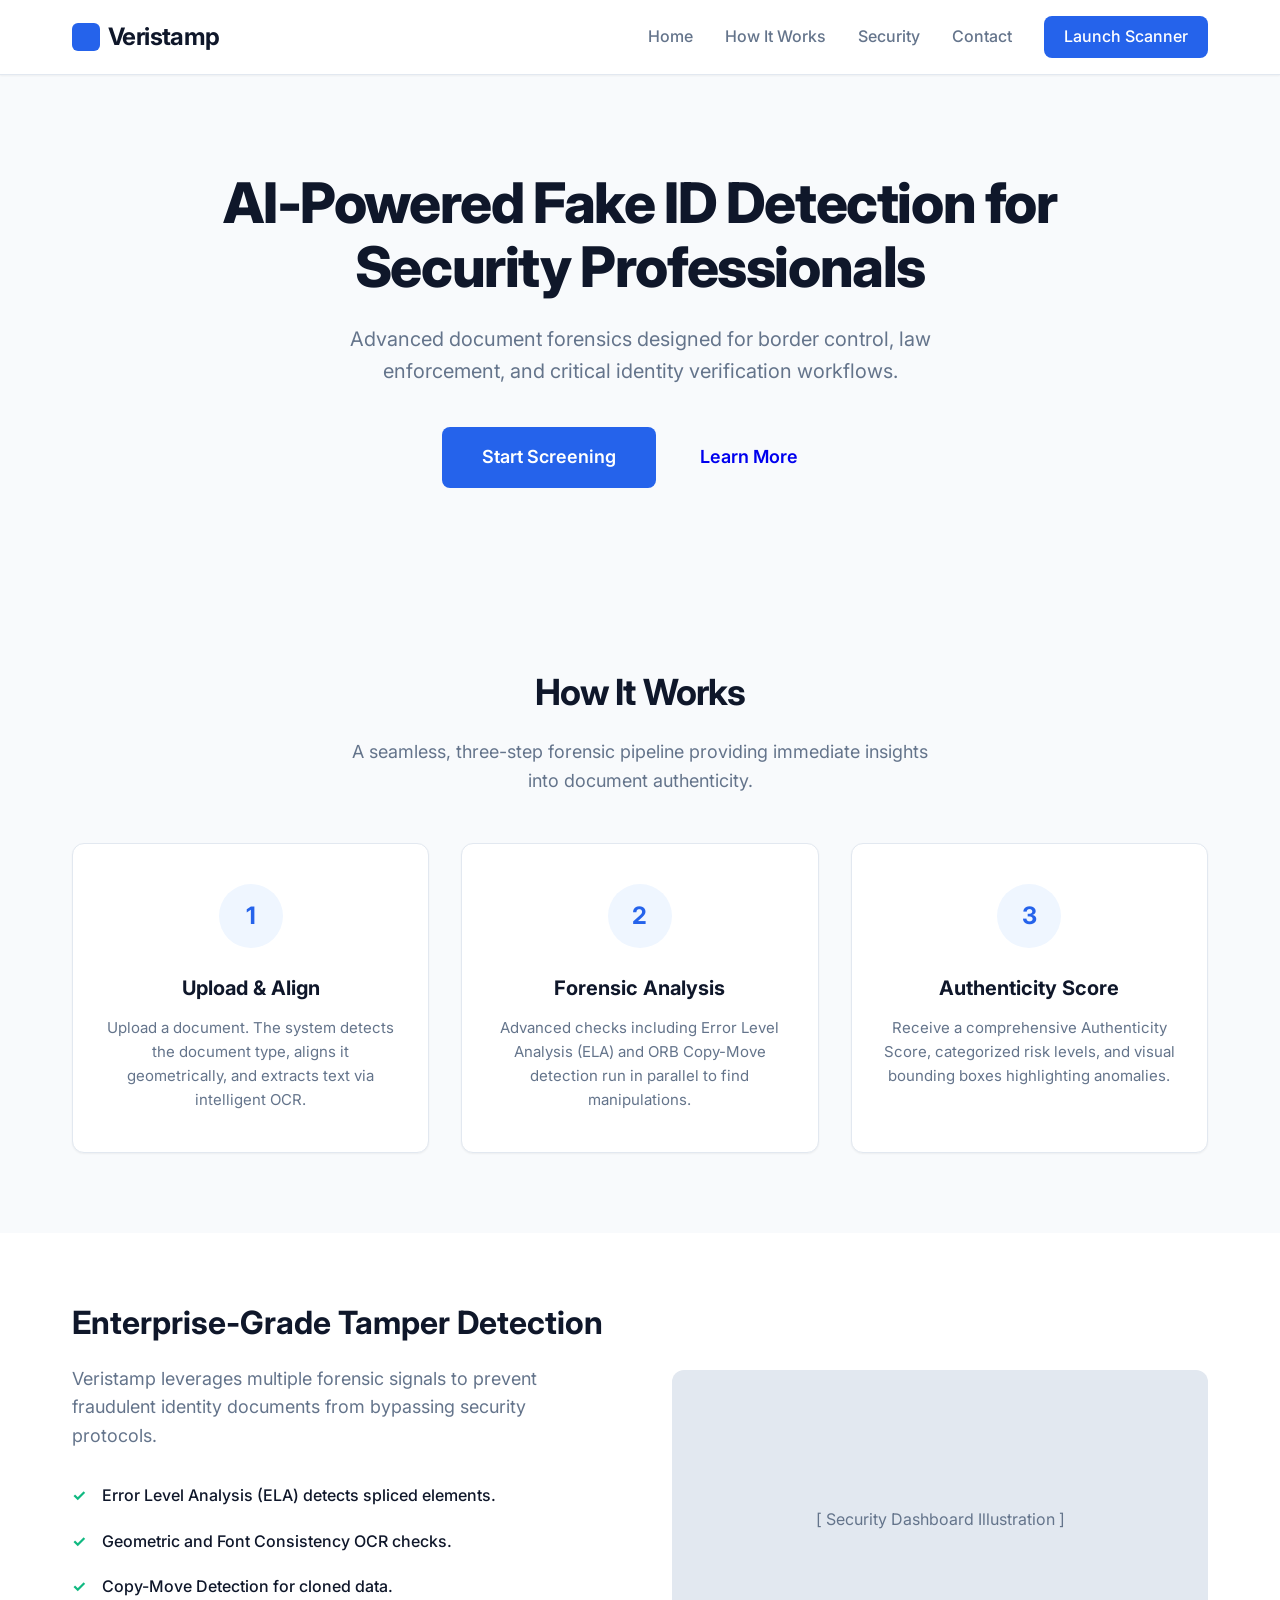
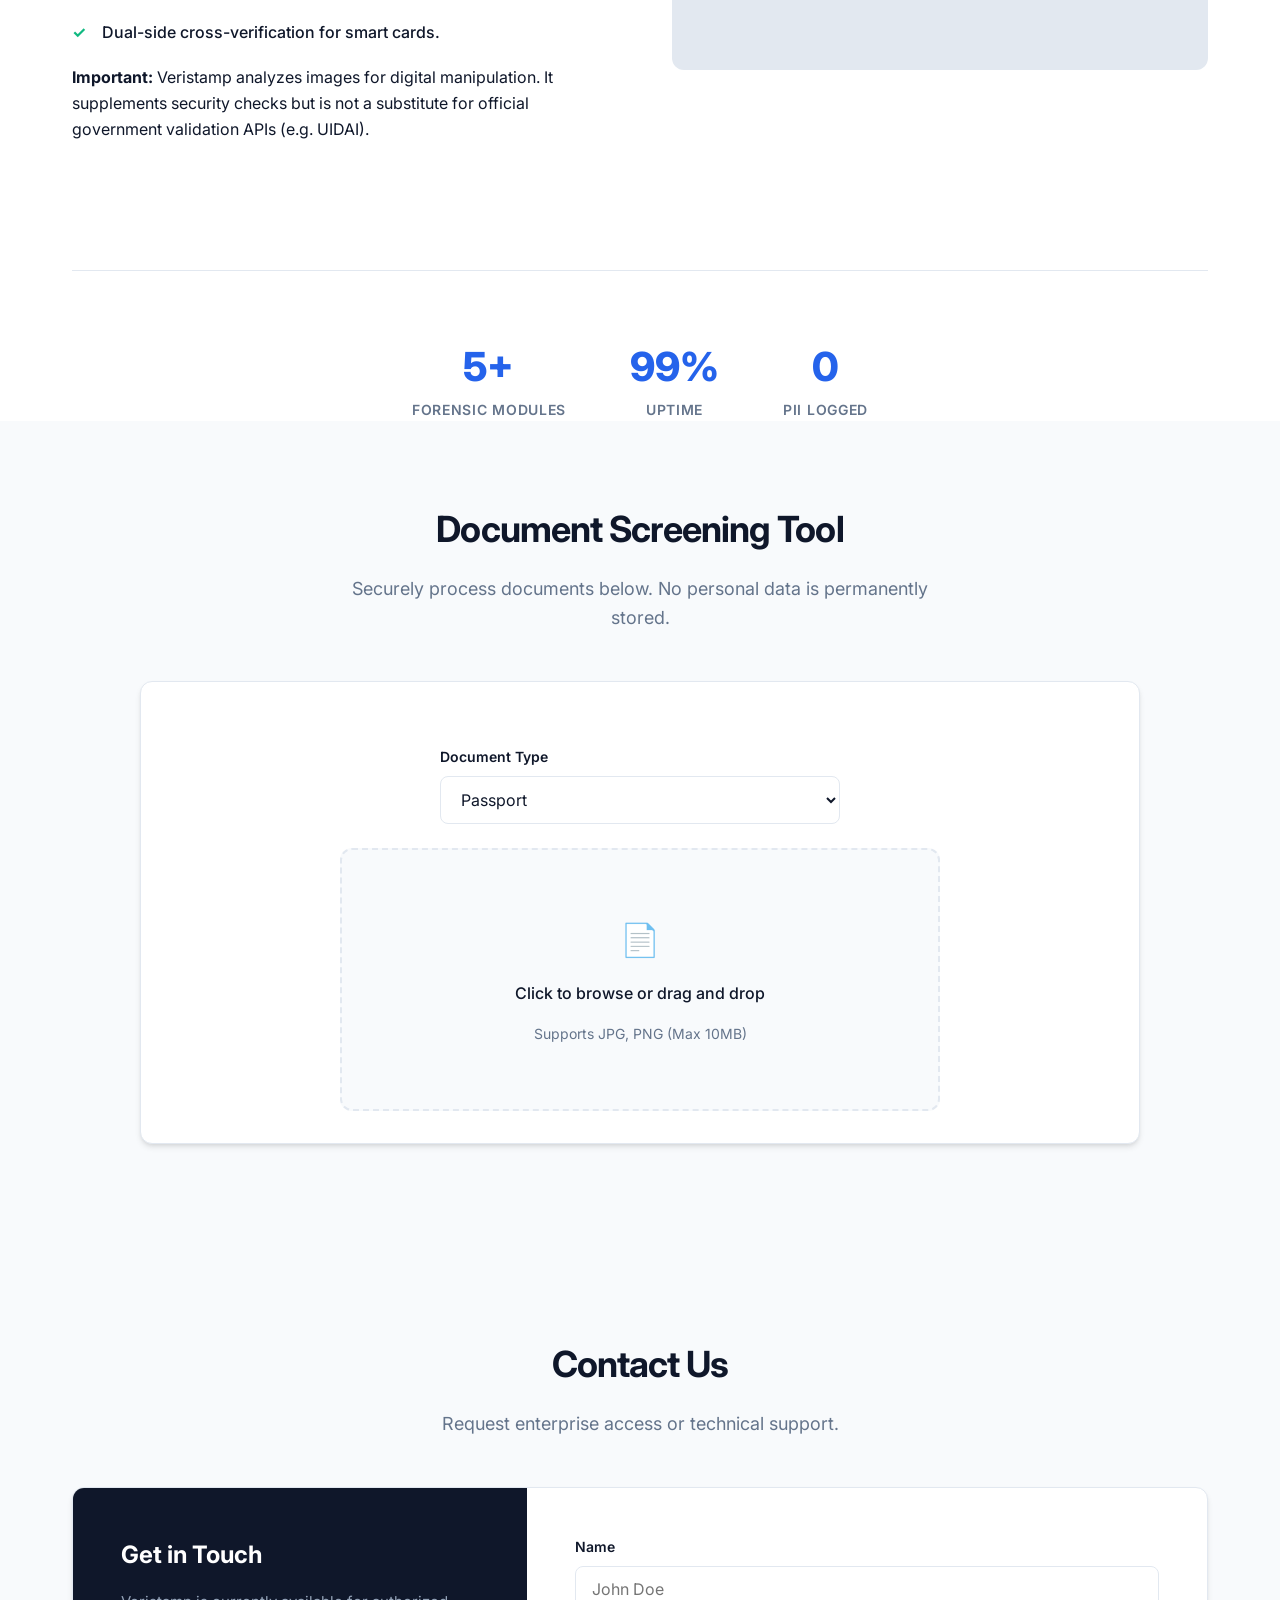
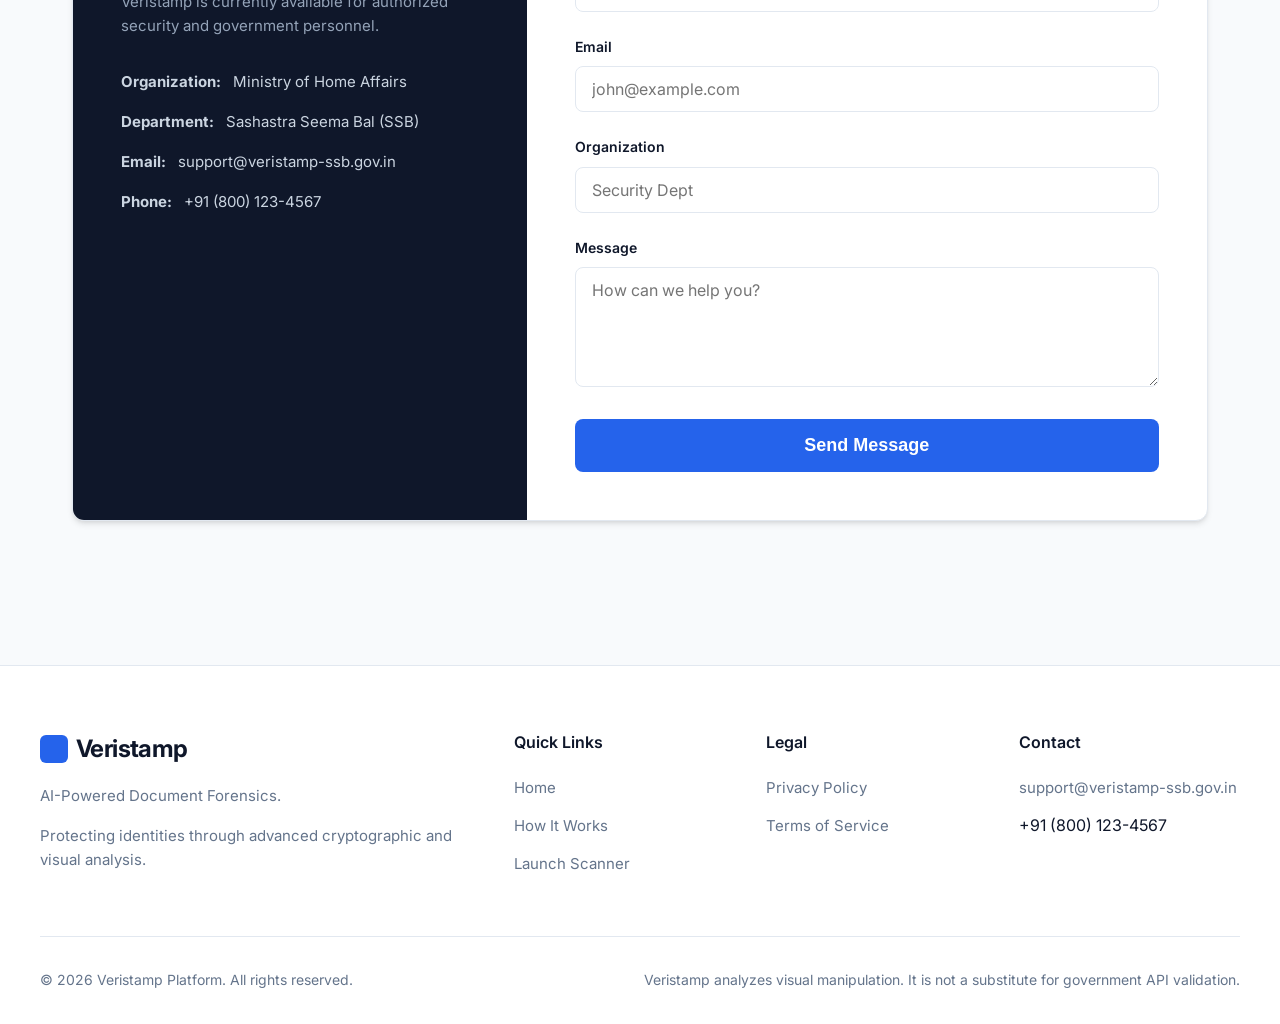
==== index.html @ f43649ac "Update project files" ====
<!DOCTYPE html>
<html lang="en">
<head>
    <meta charset="UTF-8">
    <meta name="viewport" content="width=device-width, initial-scale=1.0">
    <title>Veristamp — Document Forensics</title>
    <link rel="preconnect" href="https://fonts.googleapis.com">
    <link rel="preconnect" href="https://fonts.gstatic.com" crossorigin>
    <link href="https://fonts.googleapis.com/css2?family=Inter:wght@400;500;600;700&display=swap" rel="stylesheet">
    <link rel="stylesheet" href="/static/styles.css">
</head>
<body>

    <!-- Navigation -->
    <nav>
        <div class="nav-container">
            <a href="#" class="brand"><span class="brand-icon"></span> Veristamp</a>
            <button class="menu-toggle" onclick="document.getElementById('nav-links').classList.toggle('active')">☰</button>
            <div class="nav-links" id="nav-links">
                <a href="#home">Home</a>
                <a href="#how-it-works">How It Works</a>
                <a href="#security">Security</a>
                <a href="#contact">Contact</a>
                <a href="#scanner" class="nav-btn">Launch Scanner</a>
            </div>
        </div>
    </nav>

    <!-- Hero Section -->
    <header id="home" class="hero">
        <h1>AI-Powered Fake ID Detection for Security Professionals</h1>
        <p>Advanced document forensics designed for border control, law enforcement, and critical identity verification workflows.</p>
        <div class="hero-btns">
            <a href="#scanner" class="btn-large btn-primary">Start Screening</a>
            <a href="#how-it-works" class="btn-large btn-outline">Learn More</a>
        </div>
    </header>

    <!-- How It Works -->
    <section id="how-it-works" class="section">
        <div class="section-title">How It Works</div>
        <div class="section-subtitle">A seamless, three-step forensic pipeline providing immediate insights into document authenticity.</div>
        
        <div class="steps-grid">
            <div class="step-card">
                <div class="step-icon">1</div>
                <h3>Upload & Align</h3>
                <p>Upload a document. The system detects the document type, aligns it geometrically, and extracts text via intelligent OCR.</p>
            </div>
            <div class="step-card">
                <div class="step-icon">2</div>
                <h3>Forensic Analysis</h3>
                <p>Advanced checks including Error Level Analysis (ELA) and ORB Copy-Move detection run in parallel to find manipulations.</p>
            </div>
            <div class="step-card">
                <div class="step-icon">3</div>
                <h3>Authenticity Score</h3>
                <p>Receive a comprehensive Authenticity Score, categorized risk levels, and visual bounding boxes highlighting anomalies.</p>
            </div>
        </div>
    </section>

    <!-- Security & Trust -->
    <div id="security" class="bg-light">
        <section class="section-content section">
            <div class="security-grid">
                <div class="security-text">
                    <h2>Enterprise-Grade Tamper Detection</h2>
                    <p>Veristamp leverages multiple forensic signals to prevent fraudulent identity documents from bypassing security protocols.</p>
                    <ul class="security-list">
                        <li><span class="check-icon">✓</span> Error Level Analysis (ELA) detects spliced elements.</li>
                        <li><span class="check-icon">✓</span> Geometric and Font Consistency OCR checks.</li>
                        <li><span class="check-icon">✓</span> Copy-Move Detection for cloned data.</li>
                        <li><span class="check-icon">✓</span> Dual-side cross-verification for smart cards.</li>
                    </ul>
                    <div class="security-disclaimer">
                        <strong>Important:</strong> Veristamp analyzes images for digital manipulation. It supplements security checks but is not a substitute for official government validation APIs (e.g. UIDAI).
                    </div>
                </div>
                <div class="security-img">
                    <div style="background:var(--border); width:100%; height:300px; border-radius:var(--radius); display:flex; align-items:center; justify-content:center; color:var(--text-muted);">[ Security Dashboard Illustration ]</div>
                </div>
            </div>
            
            <div class="stats-row">
                <div class="stat-item">
                    <div class="stat-val">5+</div>
                    <div class="stat-label">Forensic Modules</div>
                </div>
                <div class="stat-item">
                    <div class="stat-val">99%</div>
                    <div class="stat-label">Uptime</div>
                </div>
                <div class="stat-item">
                    <div class="stat-val">0</div>
                    <div class="stat-label">PII Logged</div>
                </div>
            </div>
        </section>
    </div>

    <!-- Scanner Tool -->
    <section id="scanner" class="section">
        <div class="section-title">Document Screening Tool</div>
        <div class="section-subtitle">Securely process documents below. No personal data is permanently stored.</div>
        
        <div class="scanner-container">
            <!-- Upload Section -->
            <div id="section-upload" class="card">
                <div class="upload-controls">
                    <div class="select-group">
                        <label for="document-type">Document Type</label>
                        <select id="document-type">
                            <option value="passport">Passport</option>
                        </select>
                    </div>
                    
                    <div class="dropzone" onclick="document.getElementById('file-input').click()" id="dropzone">
                        <div class="dropzone-icon">📄</div>
                        <div class="dropzone-text">Click to browse or drag and drop</div>
                        <div class="dropzone-sub">Supports JPG, PNG (Max 10MB)</div>
                        <input type="file" id="file-input" class="hidden" accept="image/*" onchange="handleFile(this.files[0])">
                    </div>
                </div>
            </div>

            <!-- Analyzing State -->
            <div id="section-analyzing" class="card hidden analyzing-state">
                <h3>Performing Forensic Analysis...</h3>
                <div class="progress-group">
                    <div class="progress-label"><span>OCR & Geometric Mapping</span><span id="lbl-ocr">0%</span></div>
                    <div class="progress-track"><div class="progress-fill" id="prog-ocr"></div></div>
                </div>
                <div class="progress-group">
                    <div class="progress-label"><span>Error Level Analysis (ELA)</span><span id="lbl-ela">0%</span></div>
                    <div class="progress-track"><div class="progress-fill" id="prog-ela"></div></div>
                </div>
                <div class="progress-group">
                    <div class="progress-label"><span>Copy-Move Detection (ORB)</span><span id="lbl-copy">0%</span></div>
                    <div class="progress-track"><div class="progress-fill" id="prog-copy"></div></div>
                </div>
            </div>

            <!-- Results Dashboard -->
            <div id="section-results" class="hidden">
                <div class="results-grid">
                    <!-- Left Column: Scores -->
                    <div class="card" style="margin-bottom: 0;">
                        <h4 style="text-align:center; margin-bottom: 1rem; color: var(--text-muted); font-size: 0.875rem; text-transform: uppercase; letter-spacing: 0.05em;">Authenticity Score</h4>
                        <div class="score-header" id="score-container">
                            <div class="risk-value" id="risk-score">0</div>
                            <div class="risk-badge" id="classification">UNKNOWN</div>
                        </div>
                        
                        <h4 style="margin-bottom: 1rem; color: var(--text-muted); font-size: 0.875rem; text-transform: uppercase; letter-spacing: 0.05em;">Individual Checks</h4>
                        <ul class="checks-list" id="checks-list"></ul>
                    </div>
                    
                    <!-- Right Column: Visual Map -->
                    <div class="card" style="margin-bottom: 0;">
                        <h4 style="margin-bottom: 1rem; color: var(--text-muted); font-size: 0.875rem; text-transform: uppercase; letter-spacing: 0.05em;">Forensic Map</h4>
                        <div class="canvas-wrapper">
                            <canvas id="image-canvas"></canvas>
                        </div>
                    </div>
                </div>
                
                <div class="action-bar">
                    <button class="btn-large btn-primary" onclick="resetApp()">Scan Another Document</button>
                </div>
            </div>
        </div>
    </section>

    <!-- Contact Us -->
    <section id="contact" class="section">
        <div class="section-title">Contact Us</div>
        <div class="section-subtitle">Request enterprise access or technical support.</div>
        
        <div class="contact-grid">
            <div class="contact-info">
                <h3>Get in Touch</h3>
                <p>Veristamp is currently available for authorized security and government personnel.</p>
                <ul class="contact-details">
                    <li><strong>Organization:</strong> Ministry of Home Affairs</li>
                    <li><strong>Department:</strong> Sashastra Seema Bal (SSB)</li>
                    <li><strong>Email:</strong> support@veristamp-ssb.gov.in</li>
                    <li><strong>Phone:</strong> +91 (800) 123-4567</li>
                </ul>
            </div>
            <div class="contact-form">
                <form onsubmit="handleContactSubmit(event)">
                    <div class="form-group">
                        <label>Name</label>
                        <input type="text" id="contact-name" placeholder="John Doe" required>
                    </div>
                    <div class="form-group">
                        <label>Email</label>
                        <input type="email" id="contact-email" placeholder="john@example.com" required>
                    </div>
                    <div class="form-group">
                        <label>Organization</label>
                        <input type="text" id="contact-org" placeholder="Security Dept" required>
                    </div>
                    <div class="form-group">
                        <label>Message</label>
                        <textarea id="contact-msg" placeholder="How can we help you?" required></textarea>
                    </div>
                    <button type="submit" class="btn-large btn-primary" style="width:100%;">Send Message</button>
                </form>
            </div>
        </div>
    </section>

    <!-- Footer -->
    <footer>
        <div class="footer-grid">
            <div class="footer-col">
                <a href="#" class="brand" style="margin-bottom: 1rem;"><span class="brand-icon"></span> Veristamp</a>
                <p>AI-Powered Document Forensics.</p>
                <p>Protecting identities through advanced cryptographic and visual analysis.</p>
            </div>
            <div class="footer-col">
                <h4>Quick Links</h4>
                <ul class="footer-links">
                    <li><a href="#home">Home</a></li>
                    <li><a href="#how-it-works">How It Works</a></li>
                    <li><a href="#scanner">Launch Scanner</a></li>
                </ul>
            </div>
            <div class="footer-col">
                <h4>Legal</h4>
                <ul class="footer-links">
                    <li><a href="#">Privacy Policy</a></li>
                    <li><a href="#">Terms of Service</a></li>
                </ul>
            </div>
            <div class="footer-col">
                <h4>Contact</h4>
                <ul class="footer-links">
                    <li><a href="mailto:support@veristamp-ssb.gov.in">support@veristamp-ssb.gov.in</a></li>
                    <li>+91 (800) 123-4567</li>
                </ul>
            </div>
        </div>
        <div class="footer-bottom">
            <div>&copy; 2026 Veristamp Platform. All rights reserved.</div>
            <div>Veristamp analyzes visual manipulation. It is not a substitute for government API validation.</div>
        </div>
    </footer>

    <!-- Scripts -->
    <script src="/static/script.js"></script>
</body>
</html>
---- static/styles.css ----
:root {
    --bg: #f8fafc;
    --surface: #ffffff;
    --text-main: #0f172a;
    --text-muted: #64748b;
    --border: #e2e8f0;
    --primary: #2563eb;
    --primary-hover: #1d4ed8;
    --danger: #ef4444;
    --warning: #f59e0b;
    --success: #10b981;
    --shadow-sm: 0 1px 2px 0 rgb(0 0 0 / 0.05);
    --shadow-md: 0 4px 6px -1px rgb(0 0 0 / 0.1), 0 2px 4px -2px rgb(0 0 0 / 0.1);
    --shadow-lg: 0 10px 15px -3px rgb(0 0 0 / 0.1), 0 4px 6px -4px rgb(0 0 0 / 0.1);
    --radius: 12px;
}

html { scroll-behavior: smooth; }
* { margin: 0; padding: 0; box-sizing: border-box; }
body { font-family: 'Inter', sans-serif; background-color: var(--bg); color: var(--text-main); line-height: 1.6; -webkit-font-smoothing: antialiased; }

/* Navigation */
nav { background: var(--surface); border-bottom: 1px solid var(--border); position: sticky; top: 0; z-index: 1000; box-shadow: var(--shadow-sm); }
.nav-container { max-width: 1200px; margin: 0 auto; padding: 1rem 2rem; display: flex; align-items: center; justify-content: space-between; }
.brand { font-size: 1.5rem; font-weight: 700; color: var(--text-main); display: flex; align-items: center; gap: 0.5rem; letter-spacing: -0.025em; text-decoration: none; }
.brand-icon { width: 28px; height: 28px; background: var(--primary); border-radius: 6px; display: inline-block; }

.nav-links { display: flex; gap: 2rem; align-items: center; }
.nav-links a { color: var(--text-muted); text-decoration: none; font-weight: 500; transition: color 0.2s; }
.nav-links a:hover { color: var(--primary); }
.nav-btn { background: var(--primary); color: white !important; padding: 0.5rem 1.25rem; border-radius: 8px; font-weight: 600; transition: background 0.2s; }
.nav-btn:hover { background: var(--primary-hover); }

.menu-toggle { display: none; background: none; border: none; font-size: 1.5rem; color: var(--text-main); cursor: pointer; }
@media (max-width: 768px) {
    .nav-links { display: none; flex-direction: column; position: absolute; top: 100%; left: 0; right: 0; background: var(--surface); padding: 1rem; border-bottom: 1px solid var(--border); box-shadow: var(--shadow-md); }
    .nav-links.active { display: flex; }
    .menu-toggle { display: block; }
}

/* General Sections */
.section { padding: 5rem 2rem; max-width: 1200px; margin: 0 auto; }
.bg-light { background-color: var(--surface); max-width: 100%; }
.bg-light .section-content { max-width: 1200px; margin: 0 auto; padding: 0 2rem; }
.section-title { text-align: center; font-size: 2.25rem; font-weight: 700; margin-bottom: 1rem; color: var(--text-main); letter-spacing: -0.025em; }
.section-subtitle { text-align: center; font-size: 1.125rem; color: var(--text-muted); max-width: 600px; margin: 0 auto 3rem auto; }

/* Hero */
.hero { padding: 6rem 2rem; text-align: center; max-width: 900px; margin: 0 auto; }
.hero h1 { font-size: 3.5rem; font-weight: 800; line-height: 1.15; letter-spacing: -0.025em; margin-bottom: 1.5rem; color: var(--text-main); }
.hero p { font-size: 1.25rem; color: var(--text-muted); margin-bottom: 2.5rem; max-width: 700px; margin-left: auto; margin-right: auto; }
.btn-large { padding: 1rem 2.5rem; font-size: 1.125rem; font-weight: 600; border-radius: 8px; text-decoration: none; display: inline-block; transition: all 0.2s; border: none; cursor: pointer; }
.btn-primary { background: var(--primary); color: white; }
.btn-primary:hover { background: var(--primary-hover); transform: translateY(-2px); box-shadow: var(--shadow-md); }

/* How It Works Grid */
.steps-grid { display: grid; grid-template-columns: repeat(auto-fit, minmax(250px, 1fr)); gap: 2rem; }
.step-card { background: var(--surface); padding: 2.5rem 2rem; border-radius: var(--radius); border: 1px solid var(--border); box-shadow: var(--shadow-sm); text-align: center; transition: transform 0.2s; }
.step-card:hover { transform: translateY(-5px); box-shadow: var(--shadow-md); }
.step-icon { width: 64px; height: 64px; background: #eff6ff; color: var(--primary); border-radius: 50%; display: flex; align-items: center; justify-content: center; font-size: 1.5rem; font-weight: 700; margin: 0 auto 1.5rem auto; }
.step-card h3 { font-size: 1.25rem; margin-bottom: 0.75rem; }
.step-card p { color: var(--text-muted); font-size: 0.9375rem; }

/* Trust / Security */
.security-grid { display: grid; grid-template-columns: 1fr 1fr; gap: 4rem; align-items: center; padding: 4rem 0; }
@media (max-width: 768px) { .security-grid { grid-template-columns: 1fr; gap: 2rem; } }
.security-text h2 { font-size: 2rem; font-weight: 700; margin-bottom: 1rem; }
.security-text p { color: var(--text-muted); margin-bottom: 1.5rem; font-size: 1.125rem; }
.security-list { list-style: none; margin-top: 2rem; }
.security-list li { display: flex; align-items: flex-start; gap: 1rem; margin-bottom: 1.25rem; font-weight: 500; }
.check-icon { color: var(--success); font-weight: bold; }

.stats-row { display: flex; justify-content: center; gap: 4rem; margin-top: 4rem; flex-wrap: wrap; border-top: 1px solid var(--border); padding-top: 4rem; }
.stat-item { text-align: center; }
.stat-val { font-size: 2.5rem; font-weight: 800; color: var(--primary); }
.stat-label { font-size: 0.875rem; color: var(--text-muted); text-transform: uppercase; letter-spacing: 0.05em; font-weight: 600; }

/* Contact Form */
.contact-grid { display: grid; grid-template-columns: 1fr 1.5fr; background: var(--surface); border: 1px solid var(--border); border-radius: var(--radius); overflow: hidden; box-shadow: var(--shadow-md); margin-top: 2rem; }
@media (max-width: 768px) { .contact-grid { grid-template-columns: 1fr; } }
.contact-info { background: var(--text-main); color: white; padding: 3rem; }
.contact-info h3 { font-size: 1.5rem; margin-bottom: 1rem; }
.contact-info p { color: #94a3b8; margin-bottom: 2rem; font-size: 0.9375rem; }
.contact-details { list-style: none; font-size: 0.9375rem; color: #cbd5e1; }
.contact-details li { margin-bottom: 1rem; display: flex; align-items: center; gap: 0.75rem; }

.contact-form { padding: 3rem; }
.form-group { margin-bottom: 1.5rem; }
.form-group label { display: block; font-size: 0.875rem; font-weight: 600; margin-bottom: 0.5rem; color: var(--text-main); }
.form-group input, .form-group textarea { width: 100%; padding: 0.75rem 1rem; border-radius: 8px; border: 1px solid var(--border); font-family: inherit; font-size: 1rem; outline: none; transition: border-color 0.2s; }
.form-group input:focus, .form-group textarea:focus { border-color: var(--primary); box-shadow: 0 0 0 3px rgba(37, 99, 235, 0.1); }
.form-group textarea { resize: vertical; min-height: 120px; }

/* Footer */
footer { background: var(--surface); border-top: 1px solid var(--border); padding: 4rem 2rem 2rem 2rem; margin-top: 4rem; }
.footer-grid { max-width: 1200px; margin: 0 auto; display: grid; grid-template-columns: 2fr 1fr 1fr 1fr; gap: 2rem; margin-bottom: 3rem; }
@media (max-width: 768px) { .footer-grid { grid-template-columns: 1fr; } }
.footer-col h4 { font-size: 1rem; font-weight: 600; margin-bottom: 1.25rem; color: var(--text-main); }
.footer-col p { color: var(--text-muted); font-size: 0.9375rem; margin-bottom: 1rem; }
.footer-links { list-style: none; }
.footer-links li { margin-bottom: 0.75rem; }
.footer-links a { color: var(--text-muted); text-decoration: none; font-size: 0.9375rem; transition: color 0.2s; }
.footer-links a:hover { color: var(--primary); }
.footer-bottom { max-width: 1200px; margin: 0 auto; padding-top: 2rem; border-top: 1px solid var(--border); display: flex; justify-content: space-between; align-items: center; color: var(--text-muted); font-size: 0.875rem; flex-wrap: wrap; gap: 1rem; }

/* -------------------------------------------
    SCANNER COMPONENT CSS (from original app)
    ------------------------------------------- */
.scanner-container { max-width: 1000px; margin: 0 auto; }
.card { background: var(--surface); border-radius: var(--radius); border: 1px solid var(--border); box-shadow: var(--shadow-md); padding: 2rem; margin-bottom: 2rem; transition: all 0.3s ease; }

.upload-controls { display: flex; flex-direction: column; align-items: center; gap: 1.5rem; margin-top: 2rem; }
.select-group { display: flex; flex-direction: column; align-items: flex-start; width: 100%; max-width: 400px; }
.select-group label { font-size: 0.875rem; font-weight: 600; color: var(--text-main); margin-bottom: 0.5rem; }
.select-group select { width: 100%; padding: 0.75rem 1rem; border-radius: 8px; border: 1px solid var(--border); font-family: inherit; font-size: 1rem; color: var(--text-main); background: var(--surface); cursor: pointer; outline: none; transition: border-color 0.2s; }
.select-group select:focus { border-color: var(--primary); box-shadow: 0 0 0 3px rgba(37, 99, 235, 0.1); }

.dropzone { width: 100%; max-width: 600px; border: 2px dashed var(--border); border-radius: var(--radius); padding: 4rem 2rem; text-align: center; background: #f8fafc; cursor: pointer; transition: all 0.2s ease; display: flex; flex-direction: column; align-items: center; justify-content: center; gap: 1rem; }
.dropzone:hover { border-color: var(--primary); background: #eff6ff; }
.dropzone-icon { font-size: 2rem; color: var(--text-muted); }
.dropzone-text { font-weight: 500; color: var(--text-main); }
.dropzone-sub { font-size: 0.875rem; color: var(--text-muted); }
.hidden { display: none !important; }

/* Analyzing State */
.analyzing-state { text-align: center; padding: 4rem 0; }
.analyzing-state h3 { font-size: 1.5rem; font-weight: 600; margin-bottom: 2rem; color: var(--text-main); }

.progress-group { margin-bottom: 1.5rem; text-align: left; max-width: 500px; margin-left: auto; margin-right: auto; }
.progress-label { display: flex; justify-content: space-between; font-size: 0.875rem; font-weight: 500; color: var(--text-main); margin-bottom: 0.5rem; }
.progress-track { height: 8px; background: var(--border); border-radius: 999px; overflow: hidden; }
.progress-fill { height: 100%; background: var(--primary); width: 0%; transition: width 0.3s ease; border-radius: 999px; }

/* Results Dashboard */
.results-grid { display: grid; grid-template-columns: 1fr 1.2fr; gap: 2rem; animation: fadeIn 0.5s ease-out forwards; }
@keyframes fadeIn { from { opacity: 0; transform: translateY(10px); } to { opacity: 1; transform: translateY(0); } }
@media (max-width: 768px) { .results-grid { grid-template-columns: 1fr; } }

.score-header { display: flex; flex-direction: column; align-items: center; padding: 2rem 0; border-bottom: 1px solid var(--border); margin-bottom: 1.5rem; }
.risk-value { font-size: 4rem; font-weight: 700; line-height: 1; letter-spacing: -0.05em; margin-bottom: 0.5rem; }
.risk-badge { display: inline-block; padding: 0.35rem 1rem; border-radius: 999px; font-size: 0.875rem; font-weight: 600; text-transform: uppercase; letter-spacing: 0.05em; }

.likely_fake .risk-value { color: var(--danger); }
.likely_fake .risk-badge { background: #fee2e2; color: var(--danger); }
.suspicious .risk-value { color: var(--warning); }
.suspicious .risk-badge { background: #fef3c7; color: var(--warning); }
.genuine .risk-value { color: var(--success); }
.genuine .risk-badge { background: #d1fae5; color: var(--success); }

.checks-list { list-style: none; display: flex; flex-direction: column; gap: 0.75rem; }
.check-item { display: flex; justify-content: space-between; align-items: center; padding: 0.75rem; background: var(--bg); border-radius: 8px; font-size: 0.9375rem; }
.check-name { font-weight: 500; color: var(--text-main); }
.check-score { font-weight: 600; font-variant-numeric: tabular-nums; }
.score-safe { color: var(--success); }
.score-warn { color: var(--danger); }

.canvas-wrapper { width: 100%; border-radius: 8px; overflow: hidden; background: #000; display: flex; justify-content: center; align-items: center; }
canvas { max-width: 100%; height: auto; display: block; }
.action-bar { margin-top: 2rem; display: flex; justify-content: center; }
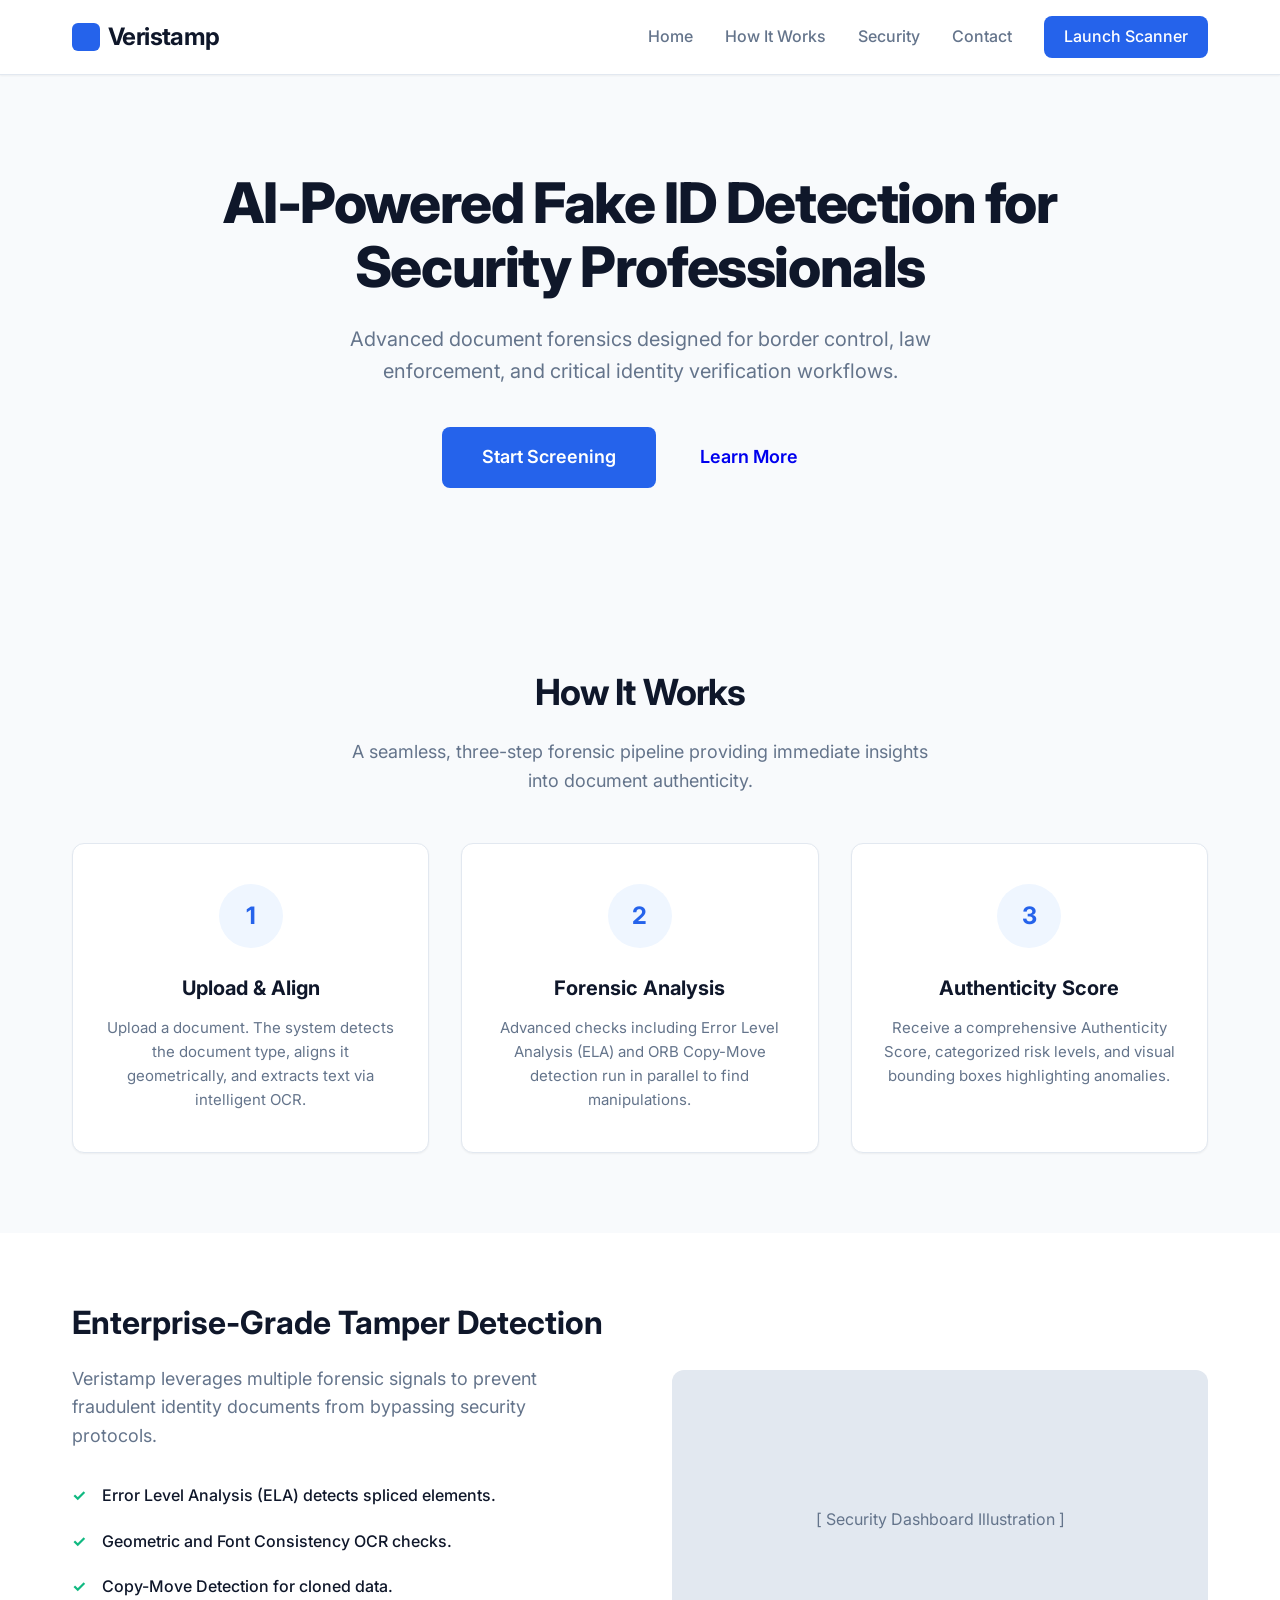
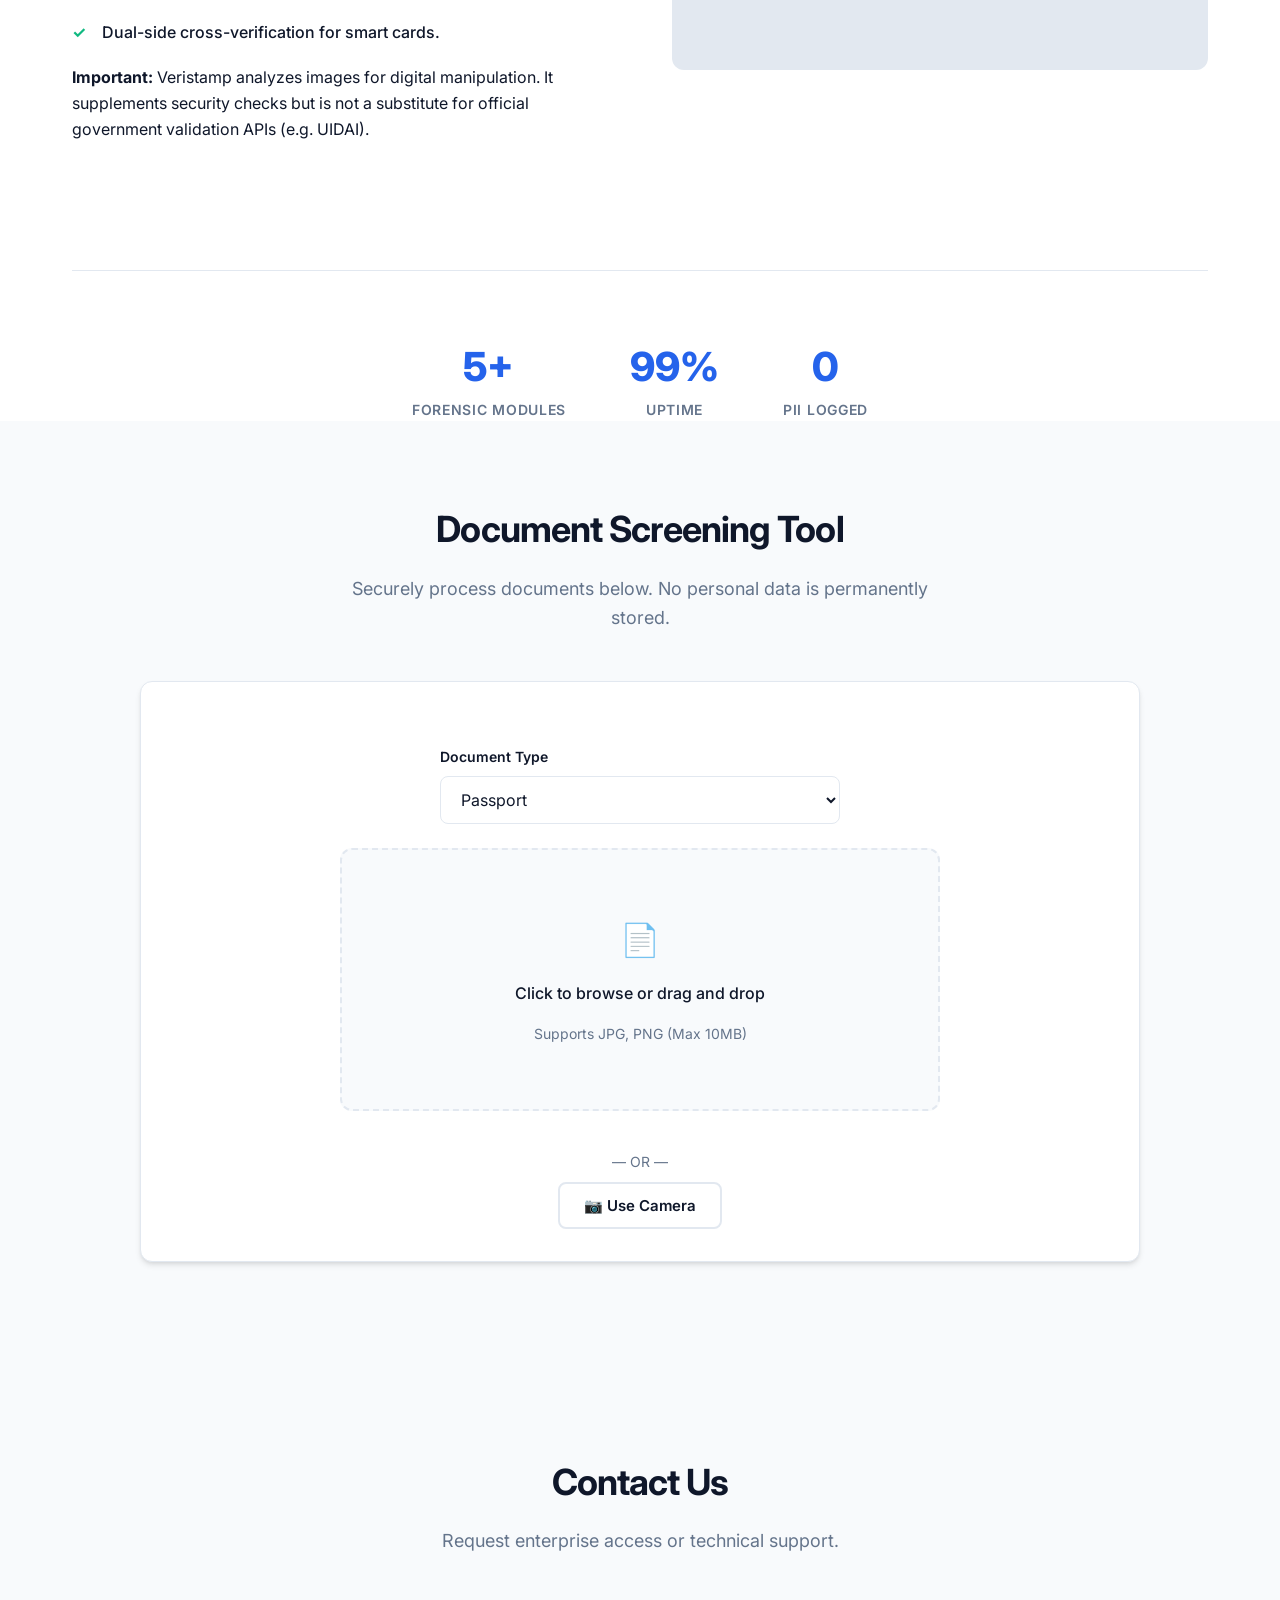
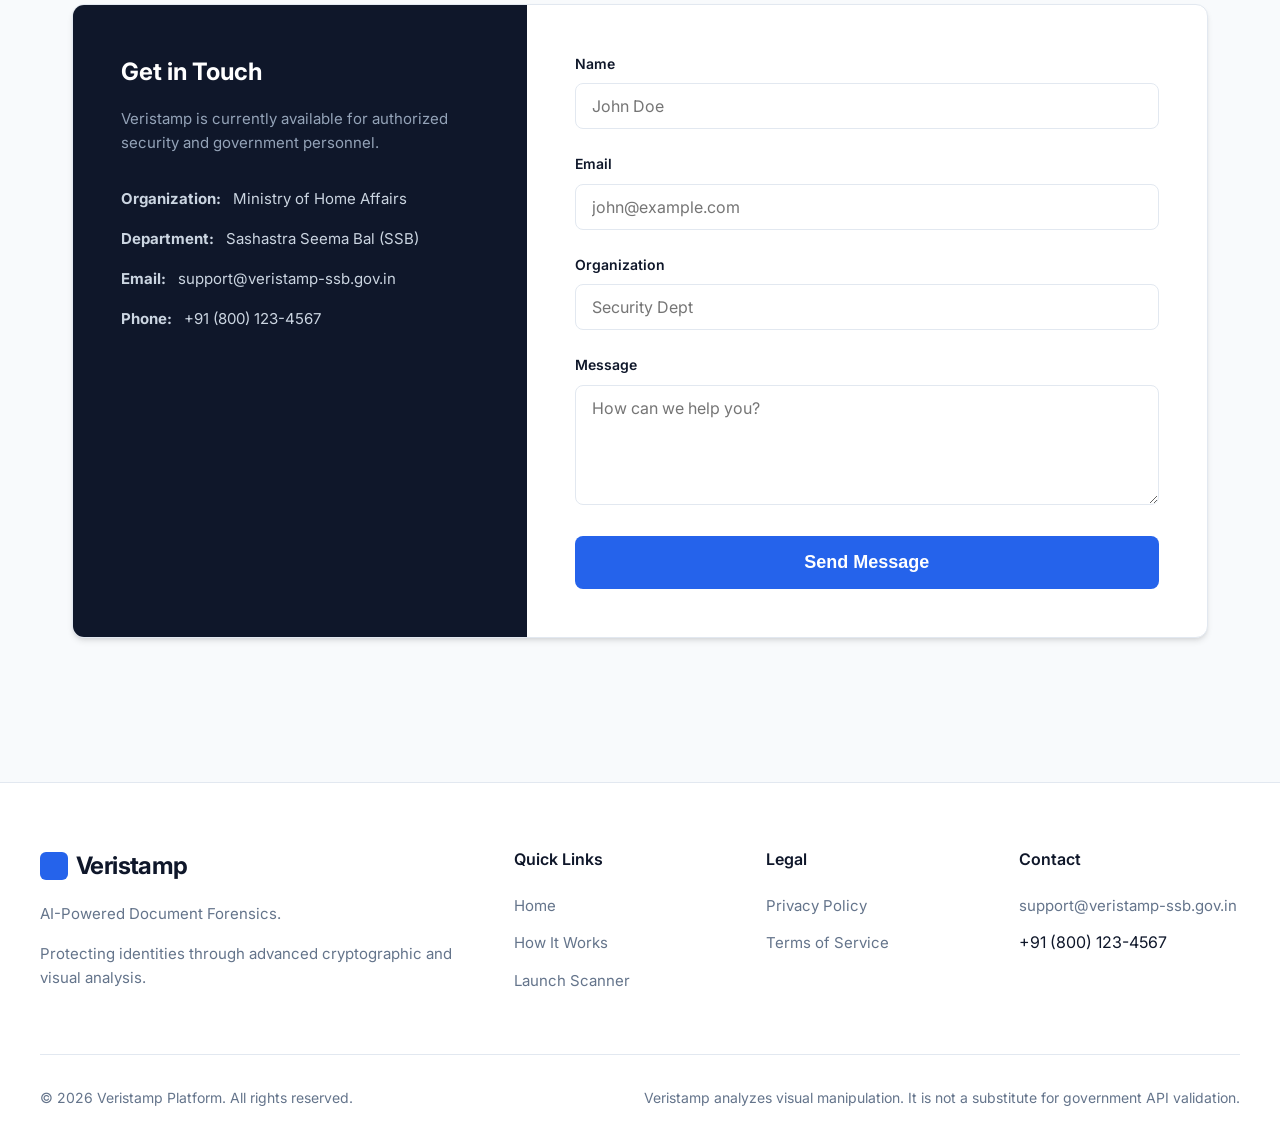
==== commit e08604a2: "Fix static paths for GitHub Pages" ====
--- a/index.html
+++ b/index.html
@@ -7,7 +7,7 @@
     <link rel="preconnect" href="https://fonts.googleapis.com">
     <link rel="preconnect" href="https://fonts.gstatic.com" crossorigin>
     <link href="https://fonts.googleapis.com/css2?family=Inter:wght@400;500;600;700&display=swap" rel="stylesheet">
-    <link rel="stylesheet" href="/static/styles.css">
+    <link rel="stylesheet" href="./styles.css">
 </head>
 <body>
 
@@ -112,6 +112,7 @@
                         <label for="document-type">Document Type</label>
                         <select id="document-type">
                             <option value="passport">Passport</option>
+                            <option value="aadhaar">Aadhaar (Dual Sided)</option>
                         </select>
                     </div>
                     
@@ -121,6 +122,20 @@
                         <div class="dropzone-sub">Supports JPG, PNG (Max 10MB)</div>
                         <input type="file" id="file-input" class="hidden" accept="image/*" onchange="handleFile(this.files[0])">
                     </div>
+                    
+                    <div style="text-align: center; margin-top: 1rem; width: 100%;">
+                        <span style="color: var(--text-muted); font-size: 0.875rem; display: block; margin-bottom: 0.5rem;">— OR —</span>
+                        <button style="border: 2px solid var(--border); padding: 0.75rem 1.5rem; border-radius: 8px; cursor: pointer; background: transparent; font-weight: 600; font-family: inherit; font-size: 0.9375rem; color: var(--text-main);" onclick="openCamera()">📷 Use Camera</button>
+                    </div>
+                </div>
+
+                <div id="camera-container" class="hidden" style="display:none; flex-direction:column; align-items:center; gap:1rem; margin-top:1.5rem;">
+                    <video id="camera-feed" autoplay playsinline style="width: 100%; max-width: 500px; border-radius: var(--radius); background: #000; border: 2px solid var(--border);"></video>
+                    <div style="display:flex; gap: 1rem;">
+                        <button style="background: var(--primary); color: white; border: none; padding: 0.75rem 1.5rem; border-radius: 8px; font-weight: 600; cursor: pointer;" onclick="captureCamera()">Capture Photo</button>
+                        <button style="border: 2px solid var(--border); padding: 0.75rem 1.5rem; border-radius: 8px; cursor: pointer; background: transparent; font-weight: 600;" onclick="closeCamera()">Cancel</button>
+                    </div>
+                    <canvas id="camera-canvas" class="hidden"></canvas>
                 </div>
             </div>
 
@@ -250,6 +265,6 @@
     </footer>
 
     <!-- Scripts -->
-    <script src="/static/script.js"></script>
+    <script src="./script.js"></script>
 </body>
 </html>
--- a/styles.css
+++ b/styles.css
@@ -0,0 +1,159 @@
+:root {
+    --bg: #f8fafc;
+    --surface: #ffffff;
+    --text-main: #0f172a;
+    --text-muted: #64748b;
+    --border: #e2e8f0;
+    --primary: #2563eb;
+    --primary-hover: #1d4ed8;
+    --danger: #ef4444;
+    --warning: #f59e0b;
+    --success: #10b981;
+    --shadow-sm: 0 1px 2px 0 rgb(0 0 0 / 0.05);
+    --shadow-md: 0 4px 6px -1px rgb(0 0 0 / 0.1), 0 2px 4px -2px rgb(0 0 0 / 0.1);
+    --shadow-lg: 0 10px 15px -3px rgb(0 0 0 / 0.1), 0 4px 6px -4px rgb(0 0 0 / 0.1);
+    --radius: 12px;
+}
+
+html { scroll-behavior: smooth; }
+* { margin: 0; padding: 0; box-sizing: border-box; }
+body { font-family: 'Inter', sans-serif; background-color: var(--bg); color: var(--text-main); line-height: 1.6; -webkit-font-smoothing: antialiased; }
+
+/* Navigation */
+nav { background: var(--surface); border-bottom: 1px solid var(--border); position: sticky; top: 0; z-index: 1000; box-shadow: var(--shadow-sm); }
+.nav-container { max-width: 1200px; margin: 0 auto; padding: 1rem 2rem; display: flex; align-items: center; justify-content: space-between; }
+.brand { font-size: 1.5rem; font-weight: 700; color: var(--text-main); display: flex; align-items: center; gap: 0.5rem; letter-spacing: -0.025em; text-decoration: none; }
+.brand-icon { width: 28px; height: 28px; background: var(--primary); border-radius: 6px; display: inline-block; }
+
+.nav-links { display: flex; gap: 2rem; align-items: center; }
+.nav-links a { color: var(--text-muted); text-decoration: none; font-weight: 500; transition: color 0.2s; }
+.nav-links a:hover { color: var(--primary); }
+.nav-btn { background: var(--primary); color: white !important; padding: 0.5rem 1.25rem; border-radius: 8px; font-weight: 600; transition: background 0.2s; }
+.nav-btn:hover { background: var(--primary-hover); }
+
+.menu-toggle { display: none; background: none; border: none; font-size: 1.5rem; color: var(--text-main); cursor: pointer; }
+@media (max-width: 768px) {
+    .nav-links { display: none; flex-direction: column; position: absolute; top: 100%; left: 0; right: 0; background: var(--surface); padding: 1rem; border-bottom: 1px solid var(--border); box-shadow: var(--shadow-md); }
+    .nav-links.active { display: flex; }
+    .menu-toggle { display: block; }
+}
+
+/* General Sections */
+.section { padding: 5rem 2rem; max-width: 1200px; margin: 0 auto; }
+.bg-light { background-color: var(--surface); max-width: 100%; }
+.bg-light .section-content { max-width: 1200px; margin: 0 auto; padding: 0 2rem; }
+.section-title { text-align: center; font-size: 2.25rem; font-weight: 700; margin-bottom: 1rem; color: var(--text-main); letter-spacing: -0.025em; }
+.section-subtitle { text-align: center; font-size: 1.125rem; color: var(--text-muted); max-width: 600px; margin: 0 auto 3rem auto; }
+
+/* Hero */
+.hero { padding: 6rem 2rem; text-align: center; max-width: 900px; margin: 0 auto; }
+.hero h1 { font-size: 3.5rem; font-weight: 800; line-height: 1.15; letter-spacing: -0.025em; margin-bottom: 1.5rem; color: var(--text-main); }
+.hero p { font-size: 1.25rem; color: var(--text-muted); margin-bottom: 2.5rem; max-width: 700px; margin-left: auto; margin-right: auto; }
+.btn-large { padding: 1rem 2.5rem; font-size: 1.125rem; font-weight: 600; border-radius: 8px; text-decoration: none; display: inline-block; transition: all 0.2s; border: none; cursor: pointer; }
+.btn-primary { background: var(--primary); color: white; }
+.btn-primary:hover { background: var(--primary-hover); transform: translateY(-2px); box-shadow: var(--shadow-md); }
+
+/* How It Works Grid */
+.steps-grid { display: grid; grid-template-columns: repeat(auto-fit, minmax(250px, 1fr)); gap: 2rem; }
+.step-card { background: var(--surface); padding: 2.5rem 2rem; border-radius: var(--radius); border: 1px solid var(--border); box-shadow: var(--shadow-sm); text-align: center; transition: transform 0.2s; }
+.step-card:hover { transform: translateY(-5px); box-shadow: var(--shadow-md); }
+.step-icon { width: 64px; height: 64px; background: #eff6ff; color: var(--primary); border-radius: 50%; display: flex; align-items: center; justify-content: center; font-size: 1.5rem; font-weight: 700; margin: 0 auto 1.5rem auto; }
+.step-card h3 { font-size: 1.25rem; margin-bottom: 0.75rem; }
+.step-card p { color: var(--text-muted); font-size: 0.9375rem; }
+
+/* Trust / Security */
+.security-grid { display: grid; grid-template-columns: 1fr 1fr; gap: 4rem; align-items: center; padding: 4rem 0; }
+@media (max-width: 768px) { .security-grid { grid-template-columns: 1fr; gap: 2rem; } }
+.security-text h2 { font-size: 2rem; font-weight: 700; margin-bottom: 1rem; }
+.security-text p { color: var(--text-muted); margin-bottom: 1.5rem; font-size: 1.125rem; }
+.security-list { list-style: none; margin-top: 2rem; }
+.security-list li { display: flex; align-items: flex-start; gap: 1rem; margin-bottom: 1.25rem; font-weight: 500; }
+.check-icon { color: var(--success); font-weight: bold; }
+
+.stats-row { display: flex; justify-content: center; gap: 4rem; margin-top: 4rem; flex-wrap: wrap; border-top: 1px solid var(--border); padding-top: 4rem; }
+.stat-item { text-align: center; }
+.stat-val { font-size: 2.5rem; font-weight: 800; color: var(--primary); }
+.stat-label { font-size: 0.875rem; color: var(--text-muted); text-transform: uppercase; letter-spacing: 0.05em; font-weight: 600; }
+
+/* Contact Form */
+.contact-grid { display: grid; grid-template-columns: 1fr 1.5fr; background: var(--surface); border: 1px solid var(--border); border-radius: var(--radius); overflow: hidden; box-shadow: var(--shadow-md); margin-top: 2rem; }
+@media (max-width: 768px) { .contact-grid { grid-template-columns: 1fr; } }
+.contact-info { background: var(--text-main); color: white; padding: 3rem; }
+.contact-info h3 { font-size: 1.5rem; margin-bottom: 1rem; }
+.contact-info p { color: #94a3b8; margin-bottom: 2rem; font-size: 0.9375rem; }
+.contact-details { list-style: none; font-size: 0.9375rem; color: #cbd5e1; }
+.contact-details li { margin-bottom: 1rem; display: flex; align-items: center; gap: 0.75rem; }
+
+.contact-form { padding: 3rem; }
+.form-group { margin-bottom: 1.5rem; }
+.form-group label { display: block; font-size: 0.875rem; font-weight: 600; margin-bottom: 0.5rem; color: var(--text-main); }
+.form-group input, .form-group textarea { width: 100%; padding: 0.75rem 1rem; border-radius: 8px; border: 1px solid var(--border); font-family: inherit; font-size: 1rem; outline: none; transition: border-color 0.2s; }
+.form-group input:focus, .form-group textarea:focus { border-color: var(--primary); box-shadow: 0 0 0 3px rgba(37, 99, 235, 0.1); }
+.form-group textarea { resize: vertical; min-height: 120px; }
+
+/* Footer */
+footer { background: var(--surface); border-top: 1px solid var(--border); padding: 4rem 2rem 2rem 2rem; margin-top: 4rem; }
+.footer-grid { max-width: 1200px; margin: 0 auto; display: grid; grid-template-columns: 2fr 1fr 1fr 1fr; gap: 2rem; margin-bottom: 3rem; }
+@media (max-width: 768px) { .footer-grid { grid-template-columns: 1fr; } }
+.footer-col h4 { font-size: 1rem; font-weight: 600; margin-bottom: 1.25rem; color: var(--text-main); }
+.footer-col p { color: var(--text-muted); font-size: 0.9375rem; margin-bottom: 1rem; }
+.footer-links { list-style: none; }
+.footer-links li { margin-bottom: 0.75rem; }
+.footer-links a { color: var(--text-muted); text-decoration: none; font-size: 0.9375rem; transition: color 0.2s; }
+.footer-links a:hover { color: var(--primary); }
+.footer-bottom { max-width: 1200px; margin: 0 auto; padding-top: 2rem; border-top: 1px solid var(--border); display: flex; justify-content: space-between; align-items: center; color: var(--text-muted); font-size: 0.875rem; flex-wrap: wrap; gap: 1rem; }
+
+/* -------------------------------------------
+    SCANNER COMPONENT CSS (from original app)
+    ------------------------------------------- */
+.scanner-container { max-width: 1000px; margin: 0 auto; }
+.card { background: var(--surface); border-radius: var(--radius); border: 1px solid var(--border); box-shadow: var(--shadow-md); padding: 2rem; margin-bottom: 2rem; transition: all 0.3s ease; }
+
+.upload-controls { display: flex; flex-direction: column; align-items: center; gap: 1.5rem; margin-top: 2rem; }
+.select-group { display: flex; flex-direction: column; align-items: flex-start; width: 100%; max-width: 400px; }
+.select-group label { font-size: 0.875rem; font-weight: 600; color: var(--text-main); margin-bottom: 0.5rem; }
+.select-group select { width: 100%; padding: 0.75rem 1rem; border-radius: 8px; border: 1px solid var(--border); font-family: inherit; font-size: 1rem; color: var(--text-main); background: var(--surface); cursor: pointer; outline: none; transition: border-color 0.2s; }
+.select-group select:focus { border-color: var(--primary); box-shadow: 0 0 0 3px rgba(37, 99, 235, 0.1); }
+
+.dropzone { width: 100%; max-width: 600px; border: 2px dashed var(--border); border-radius: var(--radius); padding: 4rem 2rem; text-align: center; background: #f8fafc; cursor: pointer; transition: all 0.2s ease; display: flex; flex-direction: column; align-items: center; justify-content: center; gap: 1rem; }
+.dropzone:hover { border-color: var(--primary); background: #eff6ff; }
+.dropzone-icon { font-size: 2rem; color: var(--text-muted); }
+.dropzone-text { font-weight: 500; color: var(--text-main); }
+.dropzone-sub { font-size: 0.875rem; color: var(--text-muted); }
+.hidden { display: none !important; }
+
+/* Analyzing State */
+.analyzing-state { text-align: center; padding: 4rem 0; }
+.analyzing-state h3 { font-size: 1.5rem; font-weight: 600; margin-bottom: 2rem; color: var(--text-main); }
+
+.progress-group { margin-bottom: 1.5rem; text-align: left; max-width: 500px; margin-left: auto; margin-right: auto; }
+.progress-label { display: flex; justify-content: space-between; font-size: 0.875rem; font-weight: 500; color: var(--text-main); margin-bottom: 0.5rem; }
+.progress-track { height: 8px; background: var(--border); border-radius: 999px; overflow: hidden; }
+.progress-fill { height: 100%; background: var(--primary); width: 0%; transition: width 0.3s ease; border-radius: 999px; }
+
+/* Results Dashboard */
+.results-grid { display: grid; grid-template-columns: 1fr 1.2fr; gap: 2rem; animation: fadeIn 0.5s ease-out forwards; }
+@keyframes fadeIn { from { opacity: 0; transform: translateY(10px); } to { opacity: 1; transform: translateY(0); } }
+@media (max-width: 768px) { .results-grid { grid-template-columns: 1fr; } }
+
+.score-header { display: flex; flex-direction: column; align-items: center; padding: 2rem 0; border-bottom: 1px solid var(--border); margin-bottom: 1.5rem; }
+.risk-value { font-size: 4rem; font-weight: 700; line-height: 1; letter-spacing: -0.05em; margin-bottom: 0.5rem; }
+.risk-badge { display: inline-block; padding: 0.35rem 1rem; border-radius: 999px; font-size: 0.875rem; font-weight: 600; text-transform: uppercase; letter-spacing: 0.05em; }
+
+.likely_fake .risk-value { color: var(--danger); }
+.likely_fake .risk-badge { background: #fee2e2; color: var(--danger); }
+.suspicious .risk-value { color: var(--warning); }
+.suspicious .risk-badge { background: #fef3c7; color: var(--warning); }
+.genuine .risk-value { color: var(--success); }
+.genuine .risk-badge { background: #d1fae5; color: var(--success); }
+
+.checks-list { list-style: none; display: flex; flex-direction: column; gap: 0.75rem; }
+.check-item { display: flex; justify-content: space-between; align-items: center; padding: 0.75rem; background: var(--bg); border-radius: 8px; font-size: 0.9375rem; }
+.check-name { font-weight: 500; color: var(--text-main); }
+.check-score { font-weight: 600; font-variant-numeric: tabular-nums; }
+.score-safe { color: var(--success); }
+.score-warn { color: var(--danger); }
+
+.canvas-wrapper { width: 100%; border-radius: 8px; overflow: hidden; background: #000; display: flex; justify-content: center; align-items: center; }
+canvas { max-width: 100%; height: auto; display: block; }
+.action-bar { margin-top: 2rem; display: flex; justify-content: center; }
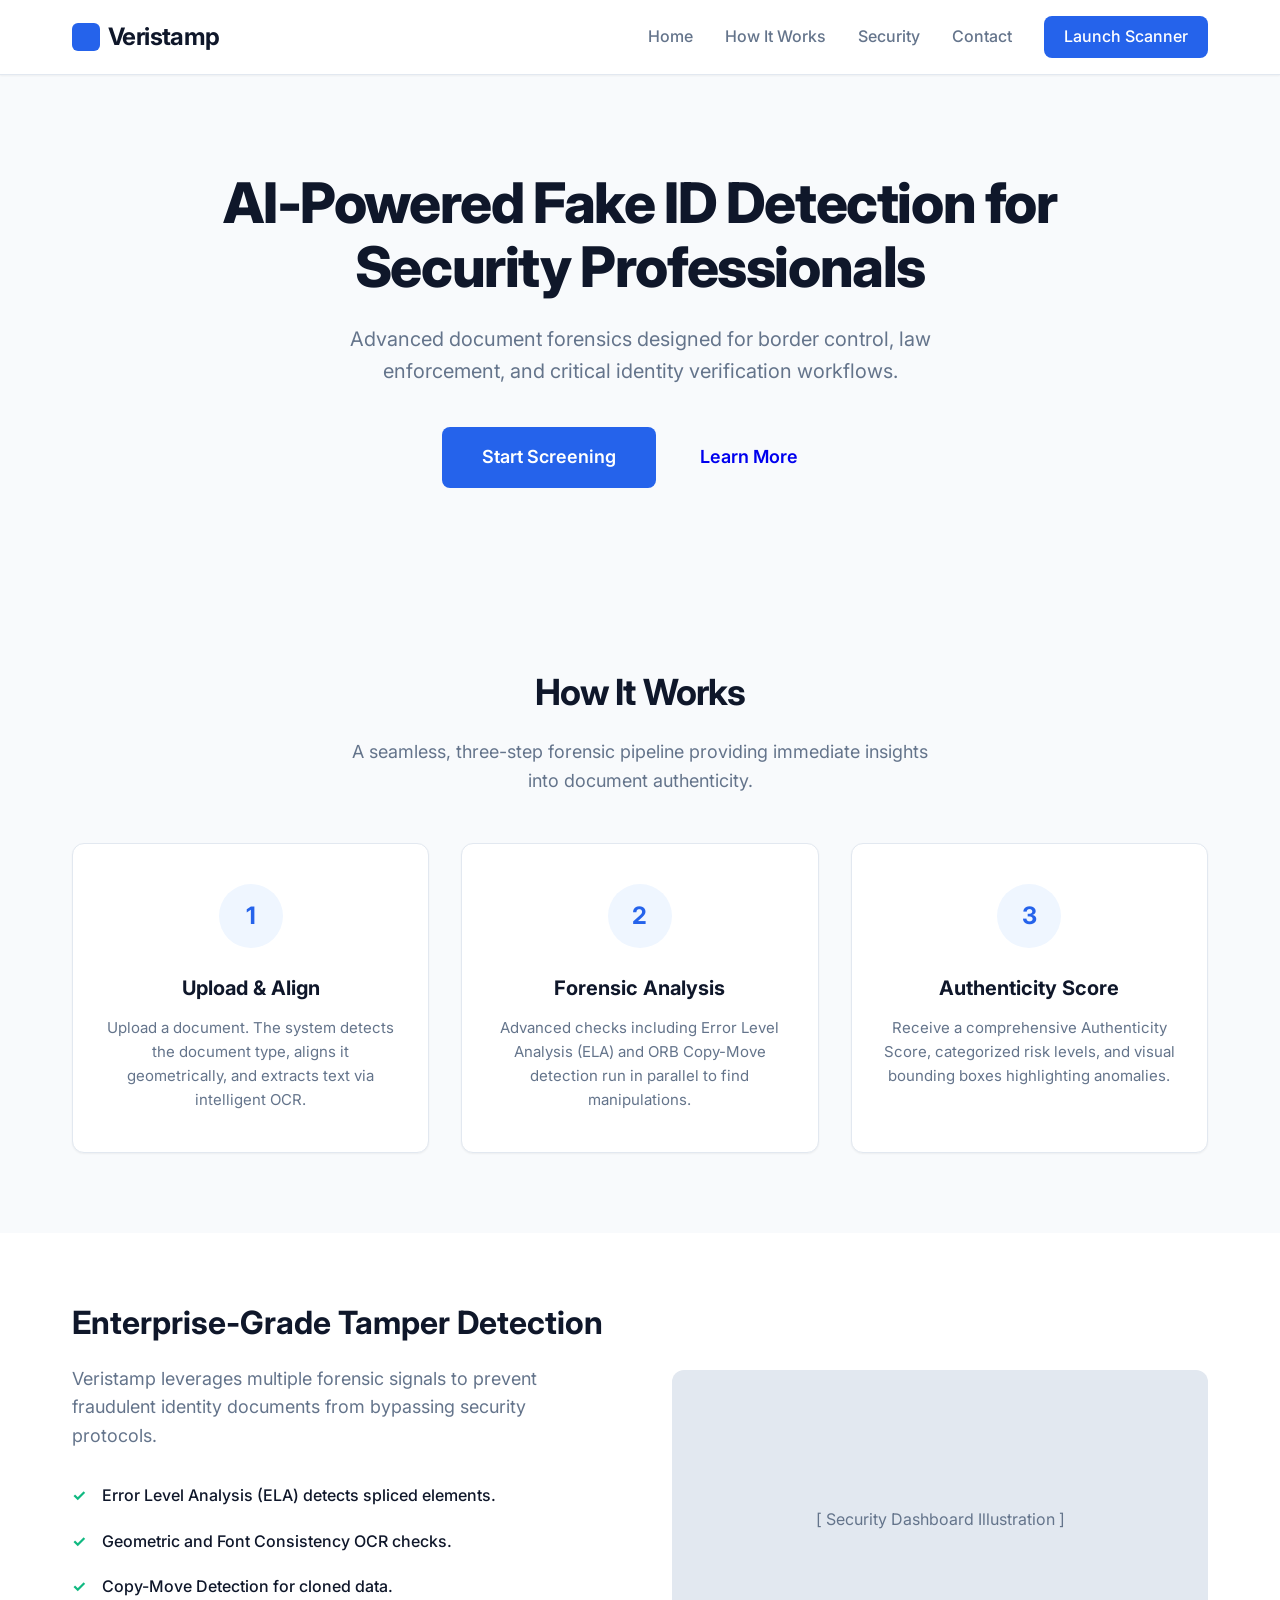
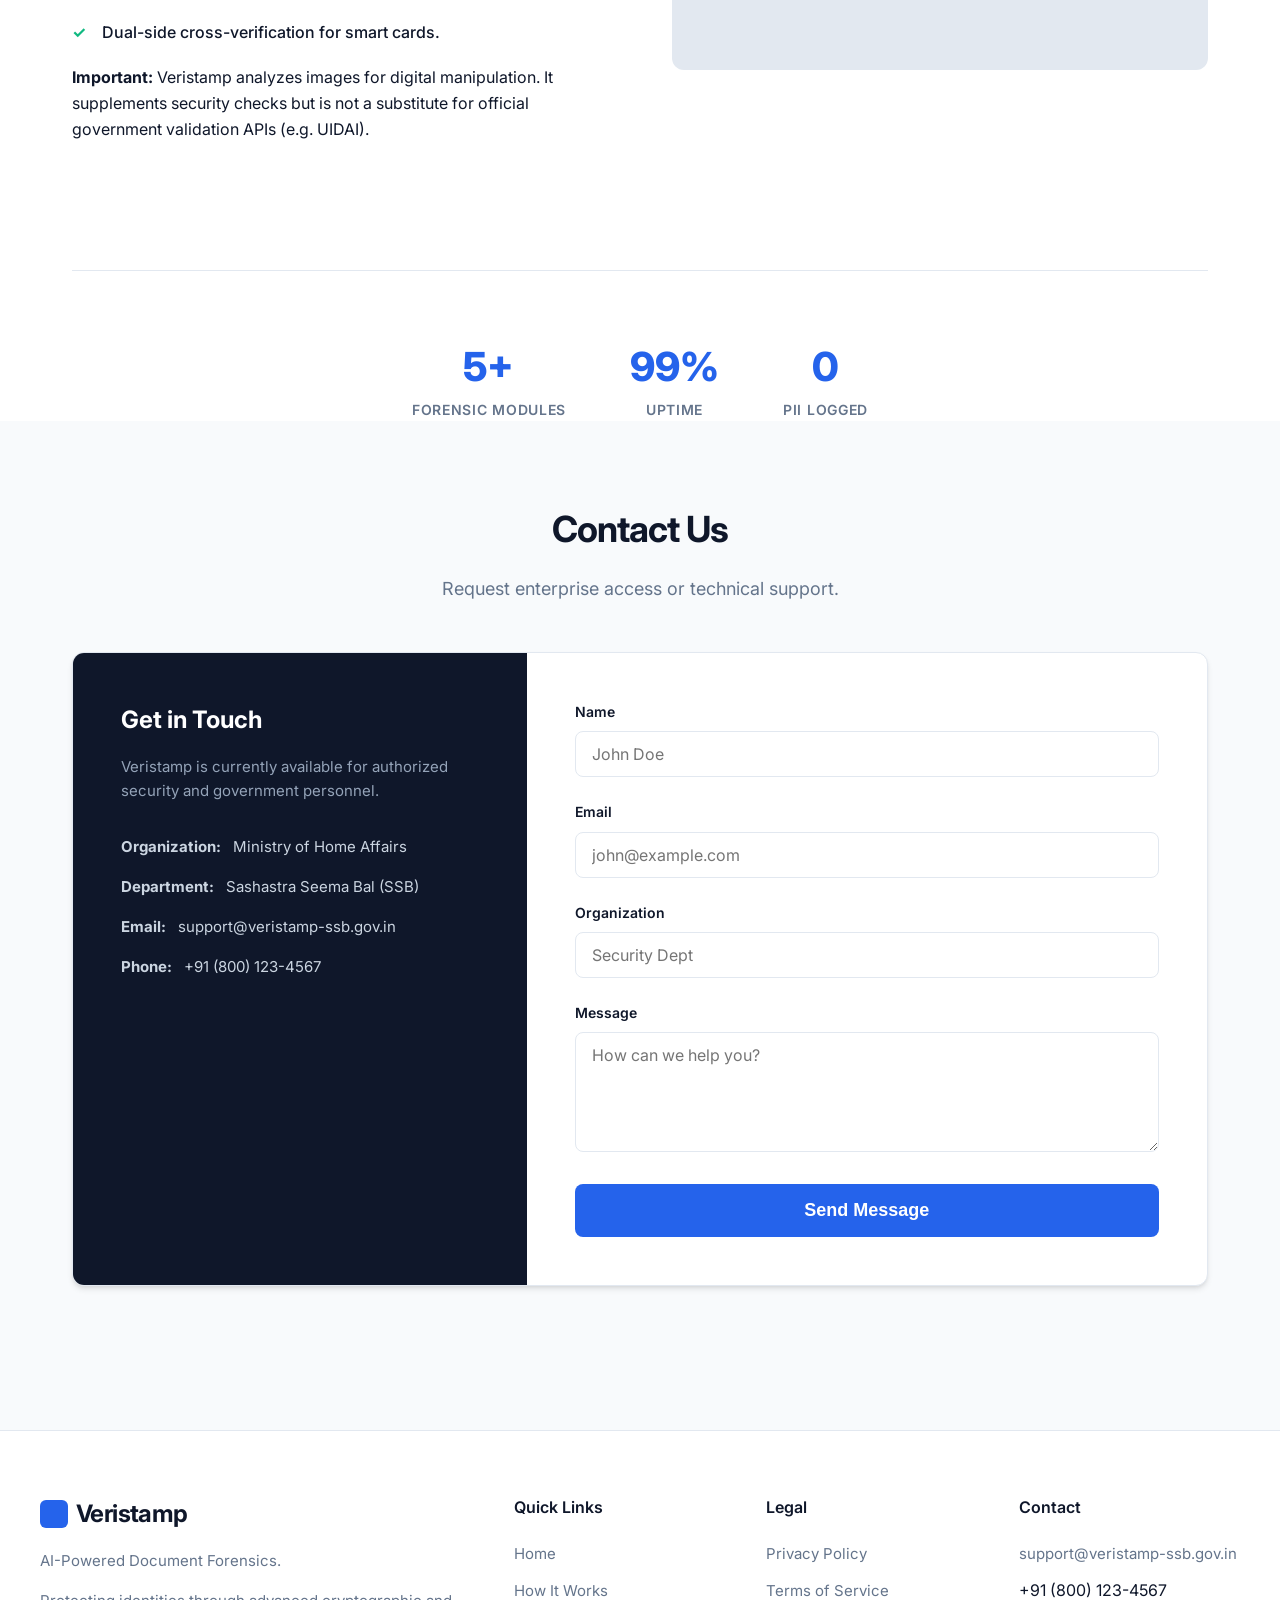
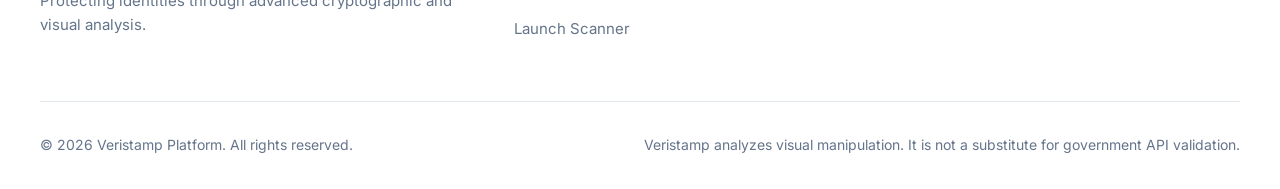
==== commit 6111d455: "Fix static paths for GitHub Pages" ====
--- a/index.html
+++ b/index.html
@@ -21,7 +21,7 @@
                 <a href="#how-it-works">How It Works</a>
                 <a href="#security">Security</a>
                 <a href="#contact">Contact</a>
-                <a href="#scanner" class="nav-btn">Launch Scanner</a>
+                <a href="scanner.html" class="nav-btn">Launch Scanner</a>
             </div>
         </div>
     </nav>
@@ -31,7 +31,7 @@
         <h1>AI-Powered Fake ID Detection for Security Professionals</h1>
         <p>Advanced document forensics designed for border control, law enforcement, and critical identity verification workflows.</p>
         <div class="hero-btns">
-            <a href="#scanner" class="btn-large btn-primary">Start Screening</a>
+            <a href="scanner.html" class="btn-large btn-primary">Start Screening</a>
             <a href="#how-it-works" class="btn-large btn-outline">Learn More</a>
         </div>
     </header>
@@ -99,93 +99,6 @@
         </section>
     </div>
 
-    <!-- Scanner Tool -->
-    <section id="scanner" class="section">
-        <div class="section-title">Document Screening Tool</div>
-        <div class="section-subtitle">Securely process documents below. No personal data is permanently stored.</div>
-        
-        <div class="scanner-container">
-            <!-- Upload Section -->
-            <div id="section-upload" class="card">
-                <div class="upload-controls">
-                    <div class="select-group">
-                        <label for="document-type">Document Type</label>
-                        <select id="document-type">
-                            <option value="passport">Passport</option>
-                            <option value="aadhaar">Aadhaar (Dual Sided)</option>
-                        </select>
-                    </div>
-                    
-                    <div class="dropzone" onclick="document.getElementById('file-input').click()" id="dropzone">
-                        <div class="dropzone-icon">📄</div>
-                        <div class="dropzone-text">Click to browse or drag and drop</div>
-                        <div class="dropzone-sub">Supports JPG, PNG (Max 10MB)</div>
-                        <input type="file" id="file-input" class="hidden" accept="image/*" onchange="handleFile(this.files[0])">
-                    </div>
-                    
-                    <div style="text-align: center; margin-top: 1rem; width: 100%;">
-                        <span style="color: var(--text-muted); font-size: 0.875rem; display: block; margin-bottom: 0.5rem;">— OR —</span>
-                        <button style="border: 2px solid var(--border); padding: 0.75rem 1.5rem; border-radius: 8px; cursor: pointer; background: transparent; font-weight: 600; font-family: inherit; font-size: 0.9375rem; color: var(--text-main);" onclick="openCamera()">📷 Use Camera</button>
-                    </div>
-                </div>
-
-                <div id="camera-container" class="hidden" style="display:none; flex-direction:column; align-items:center; gap:1rem; margin-top:1.5rem;">
-                    <video id="camera-feed" autoplay playsinline style="width: 100%; max-width: 500px; border-radius: var(--radius); background: #000; border: 2px solid var(--border);"></video>
-                    <div style="display:flex; gap: 1rem;">
-                        <button style="background: var(--primary); color: white; border: none; padding: 0.75rem 1.5rem; border-radius: 8px; font-weight: 600; cursor: pointer;" onclick="captureCamera()">Capture Photo</button>
-                        <button style="border: 2px solid var(--border); padding: 0.75rem 1.5rem; border-radius: 8px; cursor: pointer; background: transparent; font-weight: 600;" onclick="closeCamera()">Cancel</button>
-                    </div>
-                    <canvas id="camera-canvas" class="hidden"></canvas>
-                </div>
-            </div>
-
-            <!-- Analyzing State -->
-            <div id="section-analyzing" class="card hidden analyzing-state">
-                <h3>Performing Forensic Analysis...</h3>
-                <div class="progress-group">
-                    <div class="progress-label"><span>OCR & Geometric Mapping</span><span id="lbl-ocr">0%</span></div>
-                    <div class="progress-track"><div class="progress-fill" id="prog-ocr"></div></div>
-                </div>
-                <div class="progress-group">
-                    <div class="progress-label"><span>Error Level Analysis (ELA)</span><span id="lbl-ela">0%</span></div>
-                    <div class="progress-track"><div class="progress-fill" id="prog-ela"></div></div>
-                </div>
-                <div class="progress-group">
-                    <div class="progress-label"><span>Copy-Move Detection (ORB)</span><span id="lbl-copy">0%</span></div>
-                    <div class="progress-track"><div class="progress-fill" id="prog-copy"></div></div>
-                </div>
-            </div>
-
-            <!-- Results Dashboard -->
-            <div id="section-results" class="hidden">
-                <div class="results-grid">
-                    <!-- Left Column: Scores -->
-                    <div class="card" style="margin-bottom: 0;">
-                        <h4 style="text-align:center; margin-bottom: 1rem; color: var(--text-muted); font-size: 0.875rem; text-transform: uppercase; letter-spacing: 0.05em;">Authenticity Score</h4>
-                        <div class="score-header" id="score-container">
-                            <div class="risk-value" id="risk-score">0</div>
-                            <div class="risk-badge" id="classification">UNKNOWN</div>
-                        </div>
-                        
-                        <h4 style="margin-bottom: 1rem; color: var(--text-muted); font-size: 0.875rem; text-transform: uppercase; letter-spacing: 0.05em;">Individual Checks</h4>
-                        <ul class="checks-list" id="checks-list"></ul>
-                    </div>
-                    
-                    <!-- Right Column: Visual Map -->
-                    <div class="card" style="margin-bottom: 0;">
-                        <h4 style="margin-bottom: 1rem; color: var(--text-muted); font-size: 0.875rem; text-transform: uppercase; letter-spacing: 0.05em;">Forensic Map</h4>
-                        <div class="canvas-wrapper">
-                            <canvas id="image-canvas"></canvas>
-                        </div>
-                    </div>
-                </div>
-                
-                <div class="action-bar">
-                    <button class="btn-large btn-primary" onclick="resetApp()">Scan Another Document</button>
-                </div>
-            </div>
-        </div>
-    </section>
 
     <!-- Contact Us -->
     <section id="contact" class="section">
@@ -240,7 +153,7 @@
                 <ul class="footer-links">
                     <li><a href="#home">Home</a></li>
                     <li><a href="#how-it-works">How It Works</a></li>
-                    <li><a href="#scanner">Launch Scanner</a></li>
+                    <li><a href="scanner.html">Launch Scanner</a></li>
                 </ul>
             </div>
             <div class="footer-col">
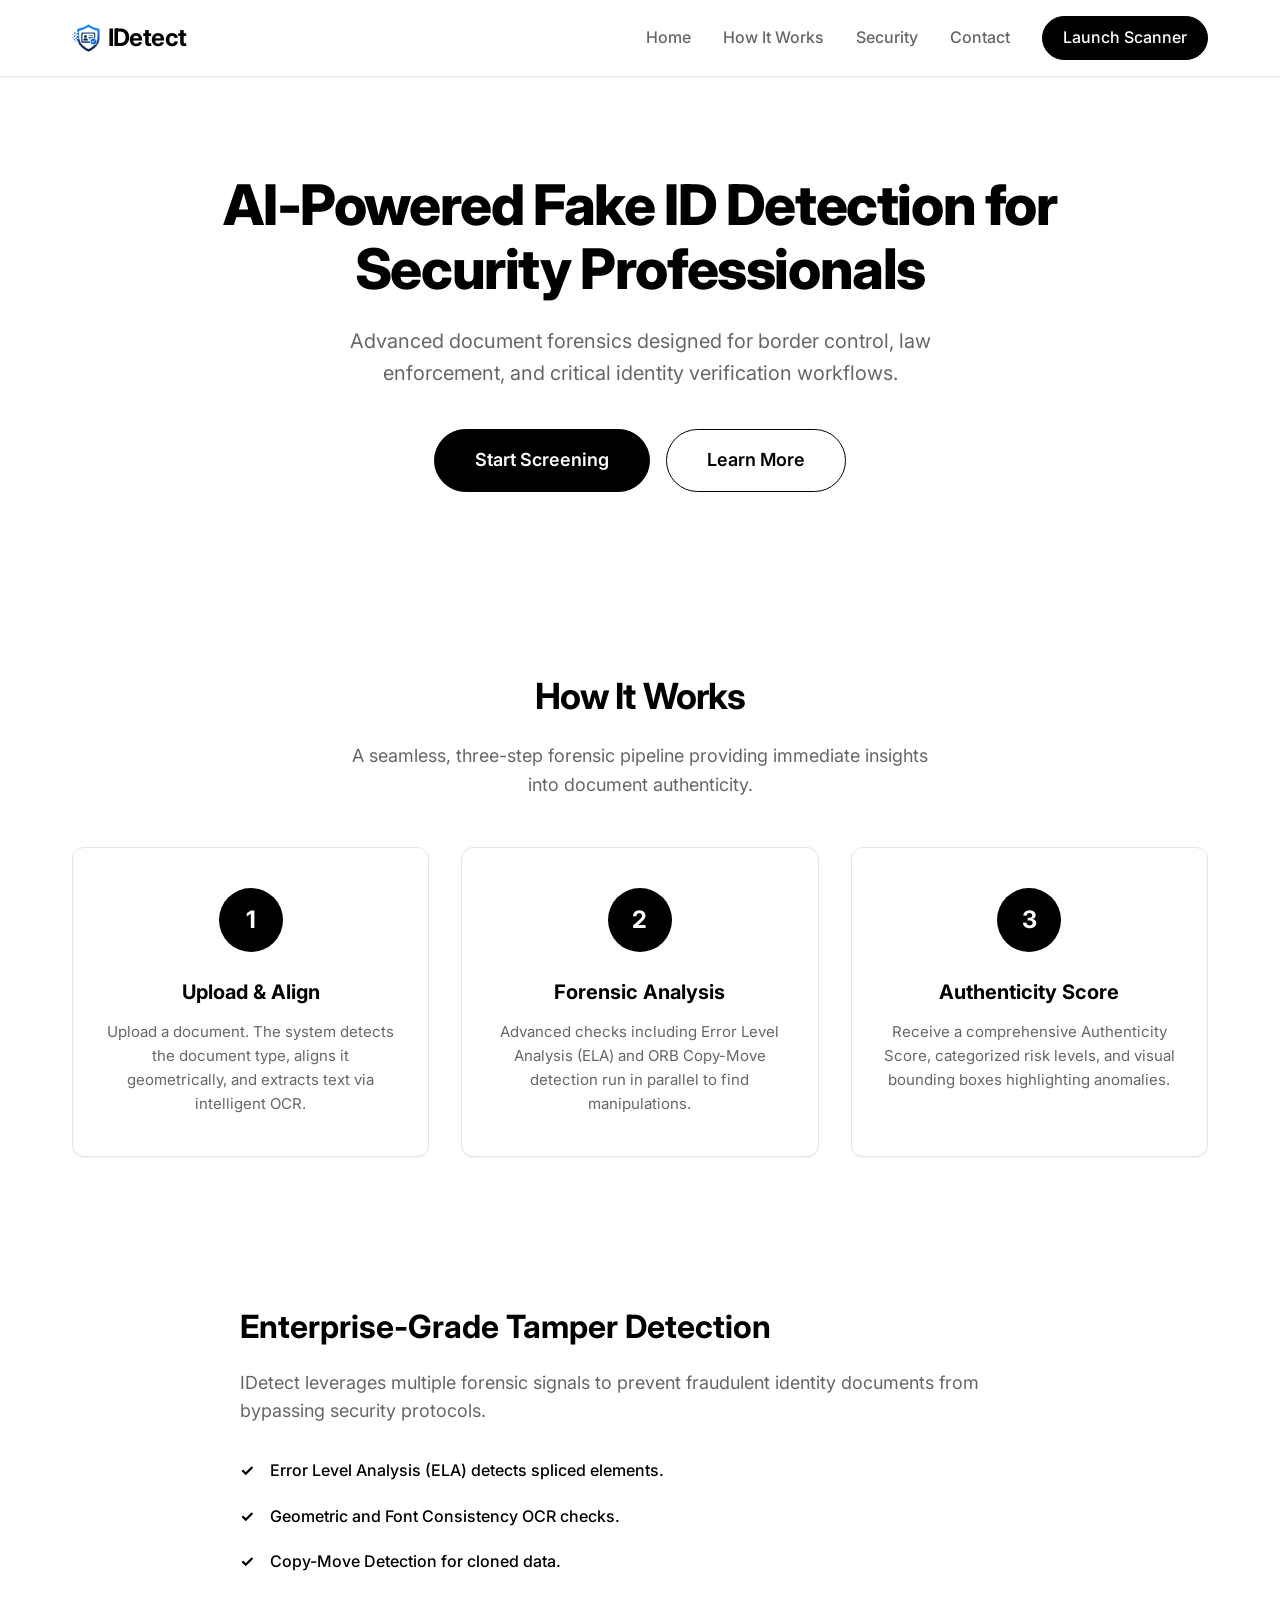
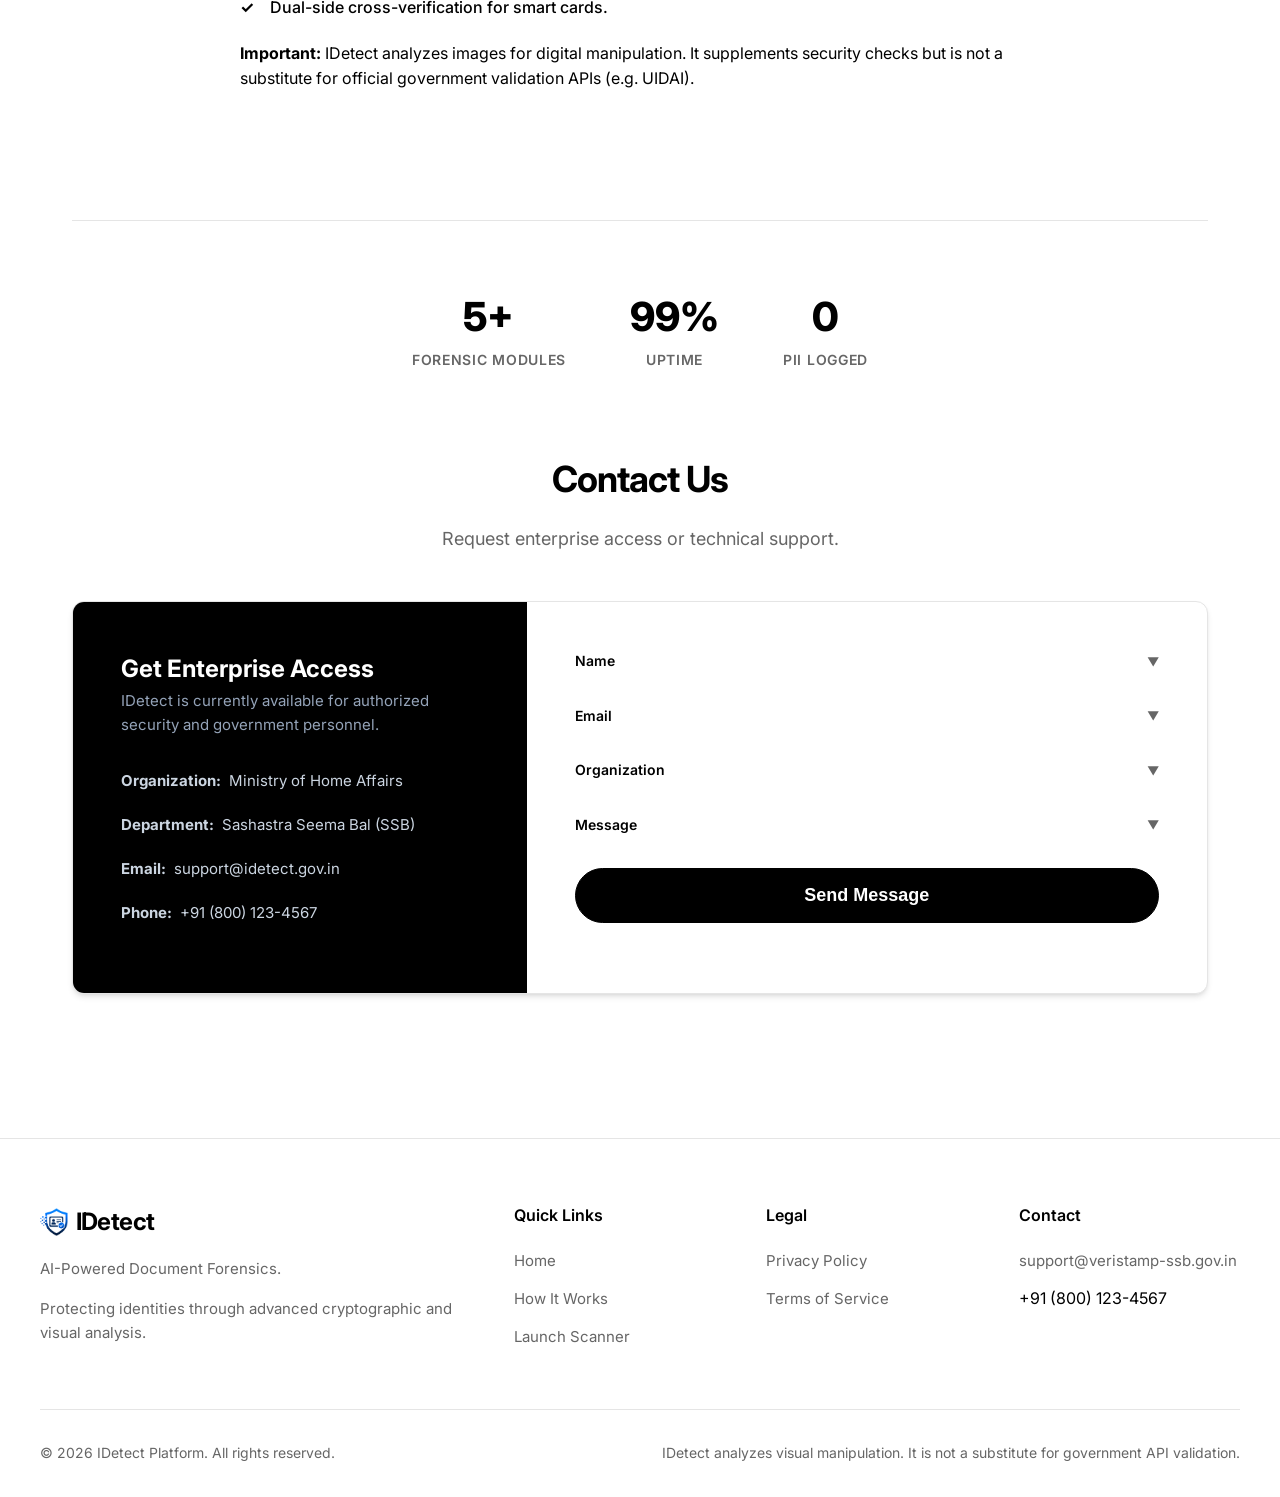
==== commit 4edc2450: "Update project files" ====
--- a/index.html
+++ b/index.html
@@ -1,21 +1,24 @@
 <!DOCTYPE html>
 <html lang="en">
+
 <head>
     <meta charset="UTF-8">
     <meta name="viewport" content="width=device-width, initial-scale=1.0">
-    <title>Veristamp — Document Forensics</title>
+    <title>IDetect — Document Forensics</title>
     <link rel="preconnect" href="https://fonts.googleapis.com">
     <link rel="preconnect" href="https://fonts.gstatic.com" crossorigin>
     <link href="https://fonts.googleapis.com/css2?family=Inter:wght@400;500;600;700&display=swap" rel="stylesheet">
     <link rel="stylesheet" href="./styles.css">
 </head>
+
 <body>
 
     <!-- Navigation -->
     <nav>
         <div class="nav-container">
-            <a href="#" class="brand"><span class="brand-icon"></span> Veristamp</a>
-            <button class="menu-toggle" onclick="document.getElementById('nav-links').classList.toggle('active')">☰</button>
+            <a href="#" class="brand"><img src="./ficon.png" alt="Logo" style="height:28px; margin-right:8px;"> <strong>ID</strong>etect</a>
+            <button class="menu-toggle"
+                onclick="document.getElementById('nav-links').classList.toggle('active')">☰</button>
             <div class="nav-links" id="nav-links">
                 <a href="#home">Home</a>
                 <a href="#how-it-works">How It Works</a>
@@ -29,7 +32,8 @@
     <!-- Hero Section -->
     <header id="home" class="hero">
         <h1>AI-Powered Fake ID Detection for Security Professionals</h1>
-        <p>Advanced document forensics designed for border control, law enforcement, and critical identity verification workflows.</p>
+        <p>Advanced document forensics designed for border control, law enforcement, and critical identity verification
+            workflows.</p>
         <div class="hero-btns">
             <a href="scanner.html" class="btn-large btn-primary">Start Screening</a>
             <a href="#how-it-works" class="btn-large btn-outline">Learn More</a>
@@ -39,23 +43,27 @@
     <!-- How It Works -->
     <section id="how-it-works" class="section">
         <div class="section-title">How It Works</div>
-        <div class="section-subtitle">A seamless, three-step forensic pipeline providing immediate insights into document authenticity.</div>
-        
+        <div class="section-subtitle">A seamless, three-step forensic pipeline providing immediate insights into
+            document authenticity.</div>
+
         <div class="steps-grid">
             <div class="step-card">
                 <div class="step-icon">1</div>
                 <h3>Upload & Align</h3>
-                <p>Upload a document. The system detects the document type, aligns it geometrically, and extracts text via intelligent OCR.</p>
+                <p>Upload a document. The system detects the document type, aligns it geometrically, and extracts text
+                    via intelligent OCR.</p>
             </div>
             <div class="step-card">
                 <div class="step-icon">2</div>
                 <h3>Forensic Analysis</h3>
-                <p>Advanced checks including Error Level Analysis (ELA) and ORB Copy-Move detection run in parallel to find manipulations.</p>
+                <p>Advanced checks including Error Level Analysis (ELA) and ORB Copy-Move detection run in parallel to
+                    find manipulations.</p>
             </div>
             <div class="step-card">
                 <div class="step-icon">3</div>
                 <h3>Authenticity Score</h3>
-                <p>Receive a comprehensive Authenticity Score, categorized risk levels, and visual bounding boxes highlighting anomalies.</p>
+                <p>Receive a comprehensive Authenticity Score, categorized risk levels, and visual bounding boxes
+                    highlighting anomalies.</p>
             </div>
         </div>
     </section>
@@ -66,7 +74,8 @@
             <div class="security-grid">
                 <div class="security-text">
                     <h2>Enterprise-Grade Tamper Detection</h2>
-                    <p>Veristamp leverages multiple forensic signals to prevent fraudulent identity documents from bypassing security protocols.</p>
+                    <p>IDetect leverages multiple forensic signals to prevent fraudulent identity documents from
+                        bypassing security protocols.</p>
                     <ul class="security-list">
                         <li><span class="check-icon">✓</span> Error Level Analysis (ELA) detects spliced elements.</li>
                         <li><span class="check-icon">✓</span> Geometric and Font Consistency OCR checks.</li>
@@ -74,14 +83,12 @@
                         <li><span class="check-icon">✓</span> Dual-side cross-verification for smart cards.</li>
                     </ul>
                     <div class="security-disclaimer">
-                        <strong>Important:</strong> Veristamp analyzes images for digital manipulation. It supplements security checks but is not a substitute for official government validation APIs (e.g. UIDAI).
+                        <strong>Important:</strong> IDetect analyzes images for digital manipulation. It supplements
+                        security checks but is not a substitute for official government validation APIs (e.g. UIDAI).
                     </div>
                 </div>
-                <div class="security-img">
-                    <div style="background:var(--border); width:100%; height:300px; border-radius:var(--radius); display:flex; align-items:center; justify-content:center; color:var(--text-muted);">[ Security Dashboard Illustration ]</div>
-                </div>
             </div>
-            
+
             <div class="stats-row">
                 <div class="stat-item">
                     <div class="stat-val">5+</div>
@@ -104,35 +111,43 @@
     <section id="contact" class="section">
         <div class="section-title">Contact Us</div>
         <div class="section-subtitle">Request enterprise access or technical support.</div>
-        
+
         <div class="contact-grid">
             <div class="contact-info">
-                <h3>Get in Touch</h3>
-                <p>Veristamp is currently available for authorized security and government personnel.</p>
+                <h2>Get Enterprise Access</h2>
+                <p>IDetect is currently available for authorized security and government personnel.</p>
                 <ul class="contact-details">
-                    <li><strong>Organization:</strong> Ministry of Home Affairs</li>
-                    <li><strong>Department:</strong> Sashastra Seema Bal (SSB)</li>
-                    <li><strong>Email:</strong> support@veristamp-ssb.gov.in</li>
-                    <li><strong>Phone:</strong> +91 (800) 123-4567</li>
+                    <li><strong>Organization:</strong> <span>Ministry of Home Affairs</span></li>
+                    <li><strong>Department:</strong> <span>Sashastra Seema Bal (SSB)</span></li>
+                    <li><strong>Email:</strong> <span>support@idetect.gov.in</span></li>
+                    <li><strong>Phone:</strong> <span>+91 (800) 123-4567</span></li>
                 </ul>
             </div>
             <div class="contact-form">
                 <form onsubmit="handleContactSubmit(event)">
-                    <div class="form-group">
-                        <label>Name</label>
-                        <input type="text" id="contact-name" placeholder="John Doe" required>
+                    <div class="form-group accordion-group">
+                        <label onclick="this.parentElement.classList.toggle('active')">Name <span class="toggle-icon">▼</span></label>
+                        <div class="input-wrapper">
+                            <input type="text" id="contact-name" placeholder="John Doe" required>
+                        </div>
                     </div>
-                    <div class="form-group">
-                        <label>Email</label>
-                        <input type="email" id="contact-email" placeholder="john@example.com" required>
+                    <div class="form-group accordion-group">
+                        <label onclick="this.parentElement.classList.toggle('active')">Email <span class="toggle-icon">▼</span></label>
+                        <div class="input-wrapper">
+                            <input type="email" id="contact-email" placeholder="john@example.com" required>
+                        </div>
                     </div>
-                    <div class="form-group">
-                        <label>Organization</label>
-                        <input type="text" id="contact-org" placeholder="Security Dept" required>
+                    <div class="form-group accordion-group">
+                        <label onclick="this.parentElement.classList.toggle('active')">Organization <span class="toggle-icon">▼</span></label>
+                        <div class="input-wrapper">
+                            <input type="text" id="contact-org" placeholder="Security Dept" required>
+                        </div>
                     </div>
-                    <div class="form-group">
-                        <label>Message</label>
-                        <textarea id="contact-msg" placeholder="How can we help you?" required></textarea>
+                    <div class="form-group accordion-group">
+                        <label onclick="this.parentElement.classList.toggle('active')">Message <span class="toggle-icon">▼</span></label>
+                        <div class="input-wrapper">
+                            <textarea id="contact-msg" placeholder="How can we help you?" required></textarea>
+                        </div>
                     </div>
                     <button type="submit" class="btn-large btn-primary" style="width:100%;">Send Message</button>
                 </form>
@@ -144,7 +159,7 @@
     <footer>
         <div class="footer-grid">
             <div class="footer-col">
-                <a href="#" class="brand" style="margin-bottom: 1rem;"><span class="brand-icon"></span> Veristamp</a>
+                <a href="#" class="brand" style="margin-bottom: 1rem;"><img src="./ficon.png" alt="Logo" style="height:28px; margin-right:8px;"> <strong>ID</strong>etect</a>
                 <p>AI-Powered Document Forensics.</p>
                 <p>Protecting identities through advanced cryptographic and visual analysis.</p>
             </div>
@@ -172,12 +187,13 @@
             </div>
         </div>
         <div class="footer-bottom">
-            <div>&copy; 2026 Veristamp Platform. All rights reserved.</div>
-            <div>Veristamp analyzes visual manipulation. It is not a substitute for government API validation.</div>
+            <div>&copy; 2026 IDetect Platform. All rights reserved.</div>
+            <div>IDetect analyzes visual manipulation. It is not a substitute for government API validation.</div>
         </div>
     </footer>
 
     <!-- Scripts -->
     <script src="./script.js"></script>
 </body>
-</html>
+
+</html>
--- a/styles.css
+++ b/styles.css
@@ -1,14 +1,14 @@
 :root {
-    --bg: #f8fafc;
+    --bg: #ffffff;
     --surface: #ffffff;
-    --text-main: #0f172a;
-    --text-muted: #64748b;
-    --border: #e2e8f0;
-    --primary: #2563eb;
-    --primary-hover: #1d4ed8;
-    --danger: #ef4444;
-    --warning: #f59e0b;
-    --success: #10b981;
+    --text-main: #000000;
+    --text-muted: #666666;
+    --border: #e5e5e5;
+    --primary: #000000;
+    --primary-hover: #333333;
+    --danger: #000000;
+    --warning: #444444;
+    --success: #000000;
     --shadow-sm: 0 1px 2px 0 rgb(0 0 0 / 0.05);
     --shadow-md: 0 4px 6px -1px rgb(0 0 0 / 0.1), 0 2px 4px -2px rgb(0 0 0 / 0.1);
     --shadow-lg: 0 10px 15px -3px rgb(0 0 0 / 0.1), 0 4px 6px -4px rgb(0 0 0 / 0.1);
@@ -22,14 +22,14 @@
 /* Navigation */
 nav { background: var(--surface); border-bottom: 1px solid var(--border); position: sticky; top: 0; z-index: 1000; box-shadow: var(--shadow-sm); }
 .nav-container { max-width: 1200px; margin: 0 auto; padding: 1rem 2rem; display: flex; align-items: center; justify-content: space-between; }
-.brand { font-size: 1.5rem; font-weight: 700; color: var(--text-main); display: flex; align-items: center; gap: 0.5rem; letter-spacing: -0.025em; text-decoration: none; }
+.brand { font-size: 1.5rem; font-weight: 700; color: var(--text-main); display: flex; align-items: center; letter-spacing: -0.025em; text-decoration: none; }
 .brand-icon { width: 28px; height: 28px; background: var(--primary); border-radius: 6px; display: inline-block; }
 
 .nav-links { display: flex; gap: 2rem; align-items: center; }
 .nav-links a { color: var(--text-muted); text-decoration: none; font-weight: 500; transition: color 0.2s; }
 .nav-links a:hover { color: var(--primary); }
-.nav-btn { background: var(--primary); color: white !important; padding: 0.5rem 1.25rem; border-radius: 8px; font-weight: 600; transition: background 0.2s; }
-.nav-btn:hover { background: var(--primary-hover); }
+.nav-btn { background: var(--primary); color: white !important; padding: 0.5rem 1.25rem; border-radius: 9999px; font-weight: 600; transition: background 0.2s; border: 1px solid var(--primary); }
+.nav-btn:hover { background: var(--primary-hover); border-color: var(--primary-hover); }
 
 .menu-toggle { display: none; background: none; border: none; font-size: 1.5rem; color: var(--text-main); cursor: pointer; }
 @media (max-width: 768px) {
@@ -49,21 +49,23 @@
 .hero { padding: 6rem 2rem; text-align: center; max-width: 900px; margin: 0 auto; }
 .hero h1 { font-size: 3.5rem; font-weight: 800; line-height: 1.15; letter-spacing: -0.025em; margin-bottom: 1.5rem; color: var(--text-main); }
 .hero p { font-size: 1.25rem; color: var(--text-muted); margin-bottom: 2.5rem; max-width: 700px; margin-left: auto; margin-right: auto; }
-.btn-large { padding: 1rem 2.5rem; font-size: 1.125rem; font-weight: 600; border-radius: 8px; text-decoration: none; display: inline-block; transition: all 0.2s; border: none; cursor: pointer; }
-.btn-primary { background: var(--primary); color: white; }
-.btn-primary:hover { background: var(--primary-hover); transform: translateY(-2px); box-shadow: var(--shadow-md); }
+.hero-btns { display: flex; justify-content: center; gap: 1rem; flex-wrap: wrap; }
+.btn-large { padding: 1rem 2.5rem; font-size: 1.125rem; font-weight: 600; border-radius: 9999px; text-decoration: none; display: inline-block; transition: all 0.2s; border: none; cursor: pointer; }
+.btn-primary { background: var(--primary); color: white; border: 1px solid var(--primary); border-radius: 9999px; }
+.btn-primary:hover { background: var(--primary-hover); border-color: var(--primary-hover); transform: translateY(-2px); box-shadow: var(--shadow-md); }
+.btn-outline { background: white; color: black; border: 1px solid black; border-radius: 9999px; }
+.btn-outline:hover { background: #f4f4f5; transform: translateY(-2px); box-shadow: var(--shadow-md); }
 
 /* How It Works Grid */
 .steps-grid { display: grid; grid-template-columns: repeat(auto-fit, minmax(250px, 1fr)); gap: 2rem; }
 .step-card { background: var(--surface); padding: 2.5rem 2rem; border-radius: var(--radius); border: 1px solid var(--border); box-shadow: var(--shadow-sm); text-align: center; transition: transform 0.2s; }
 .step-card:hover { transform: translateY(-5px); box-shadow: var(--shadow-md); }
-.step-icon { width: 64px; height: 64px; background: #eff6ff; color: var(--primary); border-radius: 50%; display: flex; align-items: center; justify-content: center; font-size: 1.5rem; font-weight: 700; margin: 0 auto 1.5rem auto; }
+.step-icon { width: 64px; height: 64px; background: #000; color: #fff; border-radius: 50%; display: flex; align-items: center; justify-content: center; font-size: 1.5rem; font-weight: 700; margin: 0 auto 1.5rem auto; }
 .step-card h3 { font-size: 1.25rem; margin-bottom: 0.75rem; }
 .step-card p { color: var(--text-muted); font-size: 0.9375rem; }
 
 /* Trust / Security */
-.security-grid { display: grid; grid-template-columns: 1fr 1fr; gap: 4rem; align-items: center; padding: 4rem 0; }
-@media (max-width: 768px) { .security-grid { grid-template-columns: 1fr; gap: 2rem; } }
+.security-grid { max-width: 800px; margin: 0 auto; padding: 4rem 0; }
 .security-text h2 { font-size: 2rem; font-weight: 700; margin-bottom: 1rem; }
 .security-text p { color: var(--text-muted); margin-bottom: 1.5rem; font-size: 1.125rem; }
 .security-list { list-style: none; margin-top: 2rem; }
@@ -71,6 +73,10 @@
 .check-icon { color: var(--success); font-weight: bold; }
 
 .stats-row { display: flex; justify-content: center; gap: 4rem; margin-top: 4rem; flex-wrap: wrap; border-top: 1px solid var(--border); padding-top: 4rem; }
+@media (max-width: 768px) {
+    .stats-row { gap: 2rem; margin-top: 2rem; padding-top: 2rem; justify-content: space-around; }
+    .stat-val { font-size: 2rem; }
+}
 .stat-item { text-align: center; }
 .stat-val { font-size: 2.5rem; font-weight: 800; color: var(--primary); }
 .stat-label { font-size: 0.875rem; color: var(--text-muted); text-transform: uppercase; letter-spacing: 0.05em; font-weight: 600; }
@@ -82,14 +88,24 @@
 .contact-info h3 { font-size: 1.5rem; margin-bottom: 1rem; }
 .contact-info p { color: #94a3b8; margin-bottom: 2rem; font-size: 0.9375rem; }
 .contact-details { list-style: none; font-size: 0.9375rem; color: #cbd5e1; }
-.contact-details li { margin-bottom: 1rem; display: flex; align-items: center; gap: 0.75rem; }
+.contact-details li { margin-bottom: 1.25rem; display: flex; align-items: flex-start; gap: 0.5rem; flex-wrap: wrap; }
+@media (max-width: 400px) and (max-height: 700px) {
+    .contact-details li { flex-direction: column; gap: 0.25rem; }
+}
 
 .contact-form { padding: 3rem; }
 .form-group { margin-bottom: 1.5rem; }
 .form-group label { display: block; font-size: 0.875rem; font-weight: 600; margin-bottom: 0.5rem; color: var(--text-main); }
-.form-group input, .form-group textarea { width: 100%; padding: 0.75rem 1rem; border-radius: 8px; border: 1px solid var(--border); font-family: inherit; font-size: 1rem; outline: none; transition: border-color 0.2s; }
-.form-group input:focus, .form-group textarea:focus { border-color: var(--primary); box-shadow: 0 0 0 3px rgba(37, 99, 235, 0.1); }
+.form-group input, .form-group textarea { width: 100%; padding: 0.75rem 0; border-radius: 0; border: none; border-bottom: 2px solid var(--border); font-family: inherit; font-size: 1rem; outline: none; transition: border-color 0.2s; background: transparent; }
+.form-group input:focus, .form-group textarea:focus { border-color: var(--primary); box-shadow: none; }
 .form-group textarea { resize: vertical; min-height: 120px; }
+
+/* Accordion Input Styles */
+.accordion-group label { cursor: pointer; display: flex; justify-content: space-between; align-items: center; user-select: none; }
+.accordion-group .toggle-icon { font-size: 0.75rem; transition: transform 0.3s ease; color: var(--text-muted); }
+.accordion-group.active .toggle-icon { transform: rotate(180deg); }
+.accordion-group .input-wrapper { max-height: 0; opacity: 0; overflow: hidden; transition: max-height 0.4s ease-out, opacity 0.3s ease-out, margin-top 0.3s ease-out; margin-top: 0; }
+.accordion-group.active .input-wrapper { max-height: 250px; opacity: 1; margin-top: 0.75rem; }
 
 /* Footer */
 footer { background: var(--surface); border-top: 1px solid var(--border); padding: 4rem 2rem 2rem 2rem; margin-top: 4rem; }
@@ -108,15 +124,16 @@
     ------------------------------------------- */
 .scanner-container { max-width: 1000px; margin: 0 auto; }
 .card { background: var(--surface); border-radius: var(--radius); border: 1px solid var(--border); box-shadow: var(--shadow-md); padding: 2rem; margin-bottom: 2rem; transition: all 0.3s ease; }
+@media (max-width: 768px) { .card { padding: 1.25rem; margin-bottom: 1rem; } }
 
 .upload-controls { display: flex; flex-direction: column; align-items: center; gap: 1.5rem; margin-top: 2rem; }
 .select-group { display: flex; flex-direction: column; align-items: flex-start; width: 100%; max-width: 400px; }
 .select-group label { font-size: 0.875rem; font-weight: 600; color: var(--text-main); margin-bottom: 0.5rem; }
-.select-group select { width: 100%; padding: 0.75rem 1rem; border-radius: 8px; border: 1px solid var(--border); font-family: inherit; font-size: 1rem; color: var(--text-main); background: var(--surface); cursor: pointer; outline: none; transition: border-color 0.2s; }
+.select-group select { width: 100%; padding: 0.75rem 1rem; border-radius: 9999px; border: 1px solid var(--border); font-family: inherit; font-size: 1rem; color: var(--text-main); background: var(--surface); cursor: pointer; outline: none; transition: border-color 0.2s; }
 .select-group select:focus { border-color: var(--primary); box-shadow: 0 0 0 3px rgba(37, 99, 235, 0.1); }
 
-.dropzone { width: 100%; max-width: 600px; border: 2px dashed var(--border); border-radius: var(--radius); padding: 4rem 2rem; text-align: center; background: #f8fafc; cursor: pointer; transition: all 0.2s ease; display: flex; flex-direction: column; align-items: center; justify-content: center; gap: 1rem; }
-.dropzone:hover { border-color: var(--primary); background: #eff6ff; }
+.dropzone { width: 100%; max-width: 600px; border: 2px dashed var(--border); border-radius: var(--radius); padding: 4rem 2rem; text-align: center; background: #fafafa; cursor: pointer; transition: all 0.2s ease; display: flex; flex-direction: column; align-items: center; justify-content: center; gap: 1rem; }
+.dropzone:hover { border-color: var(--primary); background: #f4f4f5; }
 .dropzone-icon { font-size: 2rem; color: var(--text-muted); }
 .dropzone-text { font-weight: 500; color: var(--text-main); }
 .dropzone-sub { font-size: 0.875rem; color: var(--text-muted); }
@@ -125,6 +142,10 @@
 /* Analyzing State */
 .analyzing-state { text-align: center; padding: 4rem 0; }
 .analyzing-state h3 { font-size: 1.5rem; font-weight: 600; margin-bottom: 2rem; color: var(--text-main); }
+@media (max-width: 768px) {
+    .analyzing-state { padding: 1rem 0; }
+    .analyzing-state h3 { font-size: 1.25rem; margin-bottom: 1.5rem; }
+}
 
 .progress-group { margin-bottom: 1.5rem; text-align: left; max-width: 500px; margin-left: auto; margin-right: auto; }
 .progress-label { display: flex; justify-content: space-between; font-size: 0.875rem; font-weight: 500; color: var(--text-main); margin-bottom: 0.5rem; }
@@ -140,19 +161,19 @@
 .risk-value { font-size: 4rem; font-weight: 700; line-height: 1; letter-spacing: -0.05em; margin-bottom: 0.5rem; }
 .risk-badge { display: inline-block; padding: 0.35rem 1rem; border-radius: 999px; font-size: 0.875rem; font-weight: 600; text-transform: uppercase; letter-spacing: 0.05em; }
 
-.likely_fake .risk-value { color: var(--danger); }
-.likely_fake .risk-badge { background: #fee2e2; color: var(--danger); }
-.suspicious .risk-value { color: var(--warning); }
-.suspicious .risk-badge { background: #fef3c7; color: var(--warning); }
-.genuine .risk-value { color: var(--success); }
-.genuine .risk-badge { background: #d1fae5; color: var(--success); }
+.likely_fake .risk-value { color: var(--text-main); }
+.likely_fake .risk-badge { background: #000000; color: #ffffff; }
+.suspicious .risk-value { color: var(--text-muted); }
+.suspicious .risk-badge { background: #e5e5e5; color: #000000; }
+.genuine .risk-value { color: var(--text-main); }
+.genuine .risk-badge { background: #ffffff; color: #000000; border: 1px solid #000000; }
 
 .checks-list { list-style: none; display: flex; flex-direction: column; gap: 0.75rem; }
 .check-item { display: flex; justify-content: space-between; align-items: center; padding: 0.75rem; background: var(--bg); border-radius: 8px; font-size: 0.9375rem; }
 .check-name { font-weight: 500; color: var(--text-main); }
 .check-score { font-weight: 600; font-variant-numeric: tabular-nums; }
-.score-safe { color: var(--success); }
-.score-warn { color: var(--danger); }
+.score-safe { color: var(--text-main); }
+.score-warn { color: #000000; font-weight: 800; border-bottom: 2px solid #000; }
 
 .canvas-wrapper { width: 100%; border-radius: 8px; overflow: hidden; background: #000; display: flex; justify-content: center; align-items: center; }
 canvas { max-width: 100%; height: auto; display: block; }
